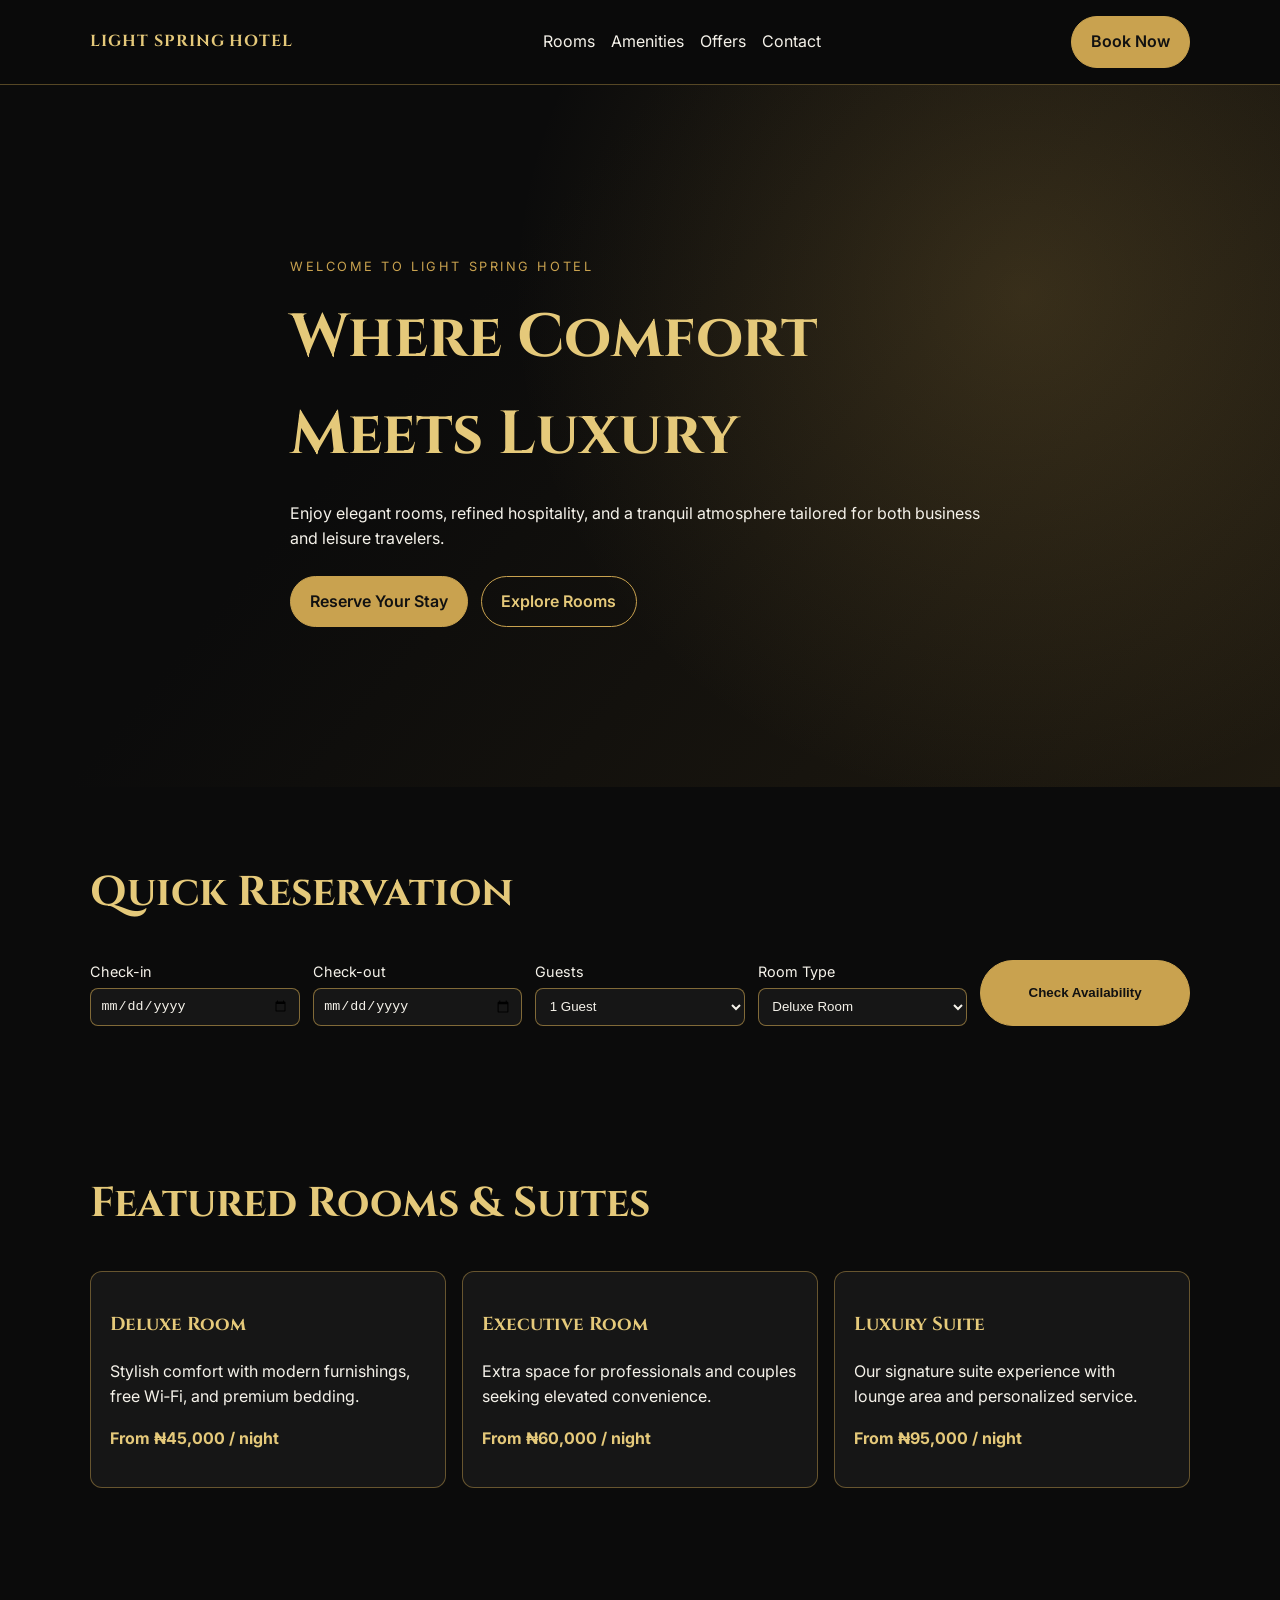
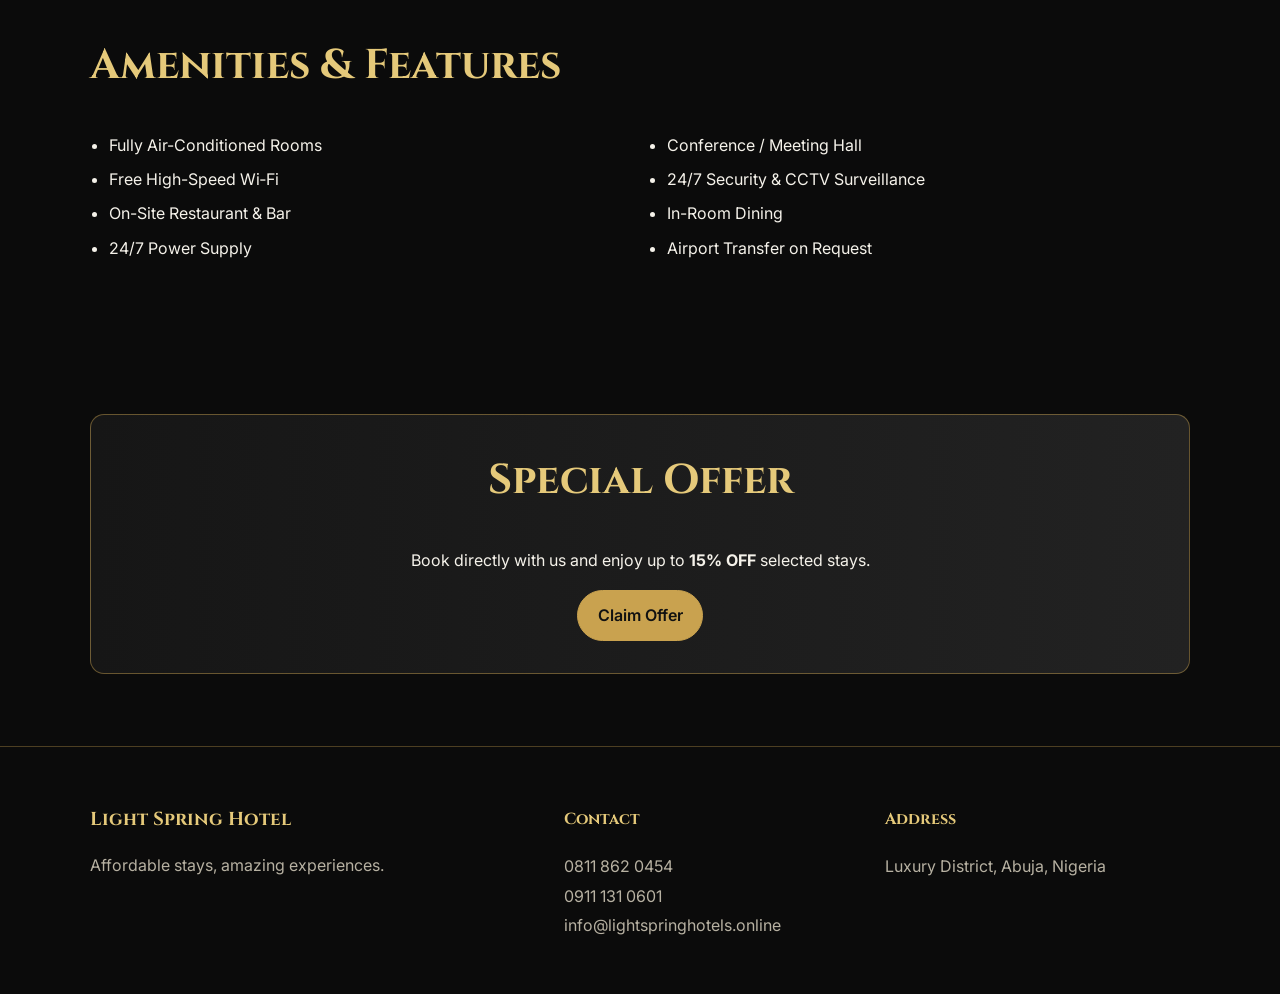
==== index.html @ 236c1be6 "Create black and gold hotel landing page" ====
<!DOCTYPE html>
<html lang="en">
  <head>
    <meta charset="UTF-8" />
    <meta name="viewport" content="width=device-width, initial-scale=1.0" />
    <title>Light Spring Hotel | Where Comfort Meets Luxury</title>
    <meta
      name="description"
      content="Light Spring Hotel offers elegant rooms, premium amenities, and seamless hospitality. Book your luxury stay today."
    />
    <link rel="preconnect" href="https://fonts.googleapis.com" />
    <link rel="preconnect" href="https://fonts.gstatic.com" crossorigin />
    <link
      href="https://fonts.googleapis.com/css2?family=Cinzel:wght@400;600;700&family=Inter:wght@400;500;600;700&display=swap"
      rel="stylesheet"
    />
    <link rel="stylesheet" href="styles.css" />
  </head>
  <body>
    <header class="site-header">
      <div class="container nav-wrap">
        <a href="#" class="brand">LIGHT SPRING HOTEL</a>
        <nav class="nav-links">
          <a href="#rooms">Rooms</a>
          <a href="#amenities">Amenities</a>
          <a href="#offers">Offers</a>
          <a href="#contact">Contact</a>
        </nav>
        <a href="#booking" class="btn btn-primary">Book Now</a>
      </div>
    </header>

    <main>
      <section class="hero" id="home">
        <div class="hero-overlay"></div>
        <div class="container hero-content">
          <p class="eyebrow">Welcome to Light Spring Hotel</p>
          <h1>Where Comfort Meets Luxury</h1>
          <p>
            Enjoy elegant rooms, refined hospitality, and a tranquil atmosphere tailored for both business and leisure travelers.
          </p>
          <div class="hero-actions">
            <a href="#booking" class="btn btn-primary">Reserve Your Stay</a>
            <a href="#rooms" class="btn btn-outline">Explore Rooms</a>
          </div>
        </div>
      </section>

      <section class="booking" id="booking">
        <div class="container">
          <h2>Quick Reservation</h2>
          <form class="booking-form">
            <label>
              Check-in
              <input type="date" />
            </label>
            <label>
              Check-out
              <input type="date" />
            </label>
            <label>
              Guests
              <select>
                <option>1 Guest</option>
                <option>2 Guests</option>
                <option>3 Guests</option>
                <option>4 Guests</option>
              </select>
            </label>
            <label>
              Room Type
              <select>
                <option>Deluxe Room</option>
                <option>Executive Room</option>
                <option>Suite</option>
              </select>
            </label>
            <button type="button" class="btn btn-primary">Check Availability</button>
          </form>
        </div>
      </section>

      <section class="rooms" id="rooms">
        <div class="container">
          <h2>Featured Rooms & Suites</h2>
          <div class="grid three">
            <article class="card">
              <h3>Deluxe Room</h3>
              <p>Stylish comfort with modern furnishings, free Wi‑Fi, and premium bedding.</p>
              <p class="price">From ₦45,000 / night</p>
            </article>
            <article class="card">
              <h3>Executive Room</h3>
              <p>Extra space for professionals and couples seeking elevated convenience.</p>
              <p class="price">From ₦60,000 / night</p>
            </article>
            <article class="card">
              <h3>Luxury Suite</h3>
              <p>Our signature suite experience with lounge area and personalized service.</p>
              <p class="price">From ₦95,000 / night</p>
            </article>
          </div>
        </div>
      </section>

      <section class="amenities" id="amenities">
        <div class="container">
          <h2>Amenities & Features</h2>
          <div class="grid two">
            <ul>
              <li>Fully Air-Conditioned Rooms</li>
              <li>Free High-Speed Wi‑Fi</li>
              <li>On-Site Restaurant & Bar</li>
              <li>24/7 Power Supply</li>
            </ul>
            <ul>
              <li>Conference / Meeting Hall</li>
              <li>24/7 Security & CCTV Surveillance</li>
              <li>In-Room Dining</li>
              <li>Airport Transfer on Request</li>
            </ul>
          </div>
        </div>
      </section>

      <section class="offers" id="offers">
        <div class="container callout">
          <h2>Special Offer</h2>
          <p>Book directly with us and enjoy up to <strong>15% OFF</strong> selected stays.</p>
          <a href="#booking" class="btn btn-primary">Claim Offer</a>
        </div>
      </section>
    </main>

    <footer class="site-footer" id="contact">
      <div class="container footer-grid">
        <div>
          <h3>Light Spring Hotel</h3>
          <p>Affordable stays, amazing experiences.</p>
        </div>
        <div>
          <h4>Contact</h4>
          <p>0811 862 0454</p>
          <p>0911 131 0601</p>
          <p>info@lightspringhotels.online</p>
        </div>
        <div>
          <h4>Address</h4>
          <p>Luxury District, Abuja, Nigeria</p>
        </div>
      </div>
    </footer>
  </body>
</html>
---- styles.css ----
:root {
  --bg: #0b0b0b;
  --panel: #161616;
  --gold: #c9a24f;
  --gold-soft: #e5c97a;
  --text: #f5f2ea;
  --muted: #b7b1a2;
}

* {
  box-sizing: border-box;
}

body {
  margin: 0;
  font-family: Inter, system-ui, -apple-system, Segoe UI, Roboto, sans-serif;
  background: var(--bg);
  color: var(--text);
  line-height: 1.6;
}

.container {
  width: min(1100px, 92%);
  margin: 0 auto;
}

.site-header {
  position: sticky;
  top: 0;
  z-index: 20;
  background: rgba(11, 11, 11, 0.92);
  border-bottom: 1px solid rgba(201, 162, 79, 0.4);
  backdrop-filter: blur(6px);
}

.nav-wrap {
  display: flex;
  align-items: center;
  justify-content: space-between;
  gap: 1rem;
  padding: 1rem 0;
}

.brand,
h1,
h2,
h3,
h4 {
  font-family: Cinzel, serif;
  color: var(--gold-soft);
}

.brand {
  font-weight: 700;
  letter-spacing: 0.06em;
  text-decoration: none;
}

.nav-links {
  display: flex;
  gap: 1rem;
}

.nav-links a {
  color: var(--text);
  text-decoration: none;
}

.nav-links a:hover {
  color: var(--gold-soft);
}

.hero {
  position: relative;
  min-height: 78vh;
  display: grid;
  align-items: center;
  background: linear-gradient(130deg, #0b0b0b 35%, #1f1a10 100%);
}

.hero-overlay {
  position: absolute;
  inset: 0;
  background: radial-gradient(circle at 80% 30%, rgba(201, 162, 79, 0.2), transparent 45%);
}

.hero-content {
  position: relative;
  z-index: 1;
  max-width: 700px;
  padding: 5rem 0;
}

.eyebrow {
  color: var(--gold);
  text-transform: uppercase;
  letter-spacing: 0.2em;
  font-size: 0.8rem;
}

h1 {
  font-size: clamp(2rem, 6vw, 3.8rem);
  margin: 0.2rem 0 1rem;
}

h2 {
  font-size: clamp(1.7rem, 4vw, 2.6rem);
  margin-top: 0;
}

.btn {
  display: inline-block;
  border-radius: 999px;
  padding: 0.75rem 1.2rem;
  font-weight: 600;
  text-decoration: none;
  border: 1px solid var(--gold);
  transition: all 0.25s ease;
}

.btn-primary {
  background: var(--gold);
  color: #111;
}

.btn-primary:hover {
  background: var(--gold-soft);
}

.btn-outline {
  background: transparent;
  color: var(--gold-soft);
}

.btn-outline:hover {
  background: rgba(201, 162, 79, 0.15);
}

.hero-actions {
  margin-top: 1.5rem;
  display: flex;
  gap: 0.8rem;
  flex-wrap: wrap;
}

section {
  padding: 4.5rem 0;
}

.booking-form {
  display: grid;
  grid-template-columns: repeat(5, minmax(140px, 1fr));
  gap: 0.8rem;
}

.booking-form label {
  display: grid;
  gap: 0.3rem;
  font-size: 0.9rem;
}

input,
select {
  background: var(--panel);
  color: var(--text);
  border: 1px solid rgba(201, 162, 79, 0.6);
  border-radius: 8px;
  padding: 0.6rem;
}

.grid {
  display: grid;
  gap: 1rem;
}

.grid.three {
  grid-template-columns: repeat(3, 1fr);
}

.grid.two {
  grid-template-columns: repeat(2, 1fr);
}

.card {
  background: var(--panel);
  border: 1px solid rgba(201, 162, 79, 0.45);
  border-radius: 12px;
  padding: 1.2rem;
}

.price {
  color: var(--gold-soft);
  font-weight: 700;
}

.amenities ul {
  margin: 0;
  padding-left: 1.2rem;
}

.amenities li {
  margin-bottom: 0.55rem;
}

.callout {
  text-align: center;
  background: linear-gradient(90deg, #161616, #222);
  border: 1px solid rgba(201, 162, 79, 0.45);
  border-radius: 14px;
  padding: 2rem;
}

.site-footer {
  border-top: 1px solid rgba(201, 162, 79, 0.35);
  padding: 2.4rem 0 3.2rem;
}

.footer-grid {
  display: grid;
  grid-template-columns: 1.5fr 1fr 1fr;
  gap: 1rem;
}

.site-footer p {
  margin: 0.25rem 0;
  color: var(--muted);
}

@media (max-width: 900px) {
  .nav-links {
    display: none;
  }

  .booking-form,
  .grid.three,
  .grid.two,
  .footer-grid {
    grid-template-columns: 1fr;
  }
}
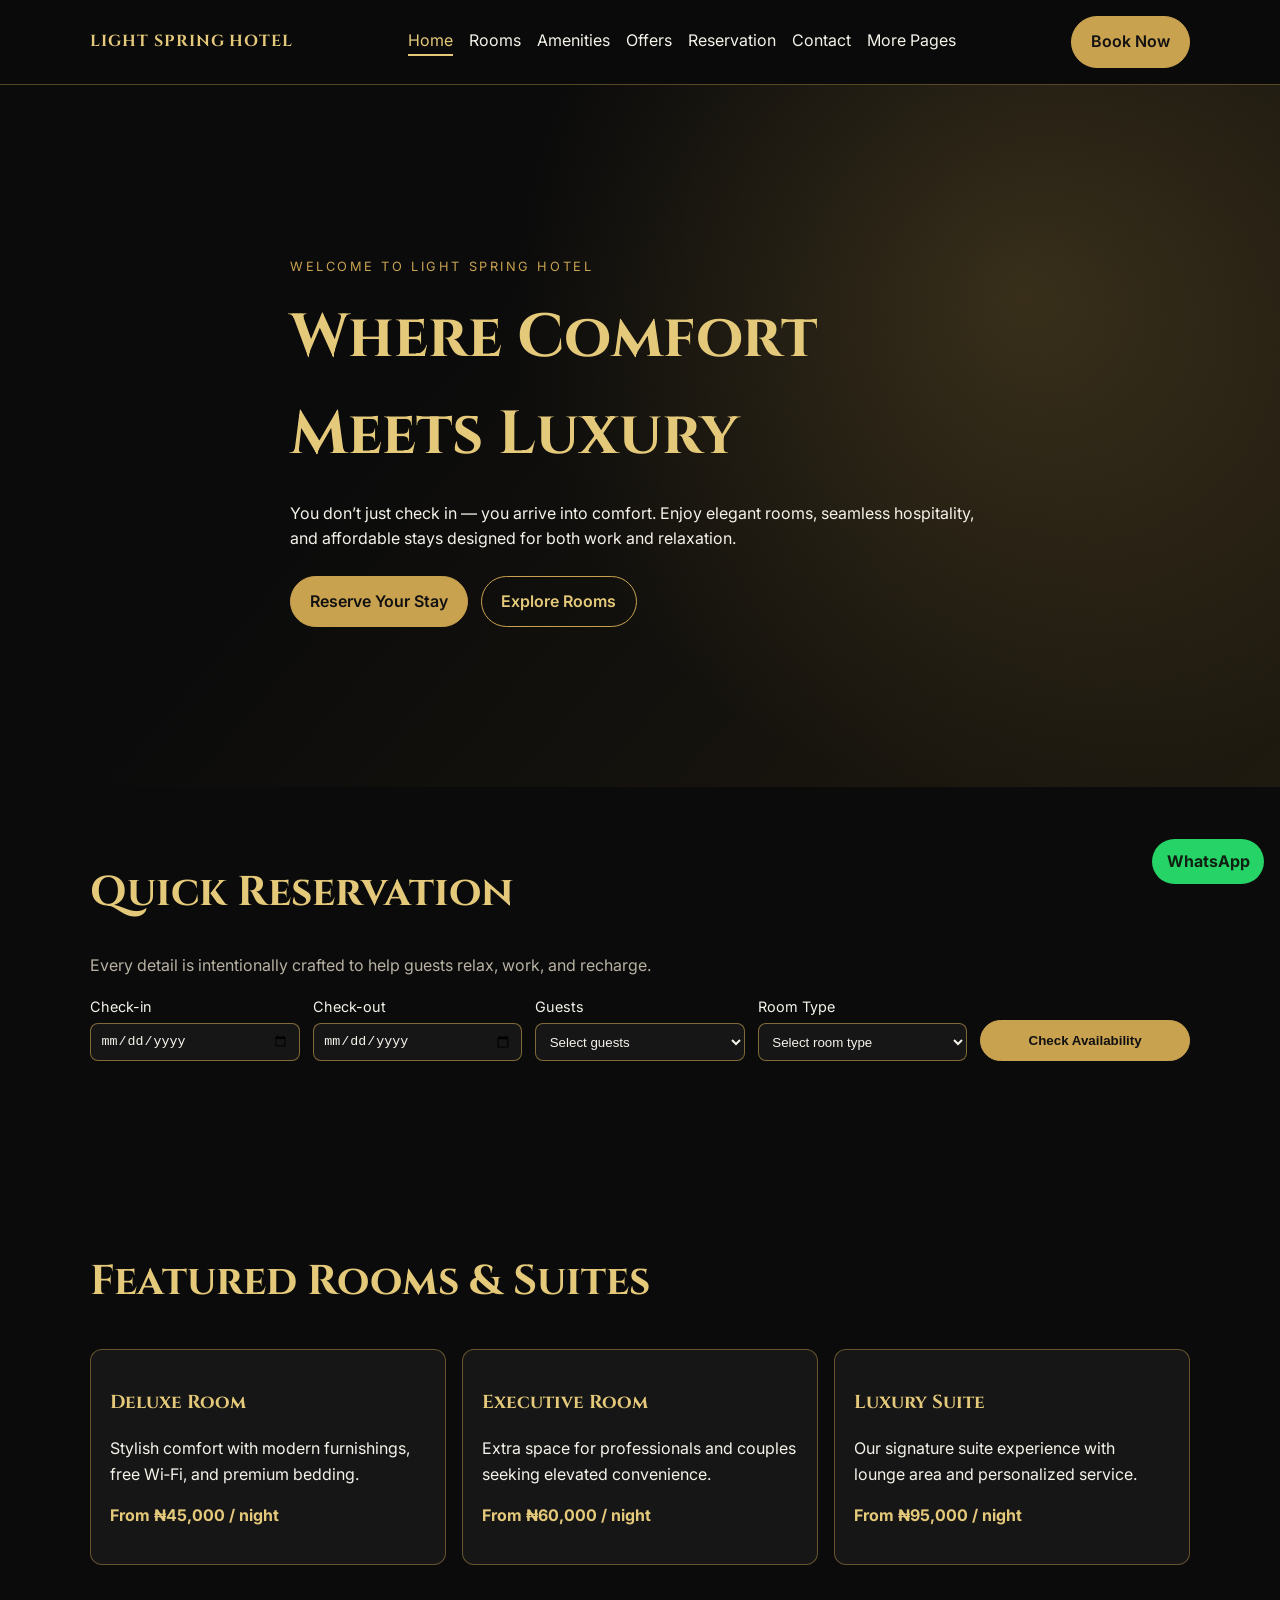
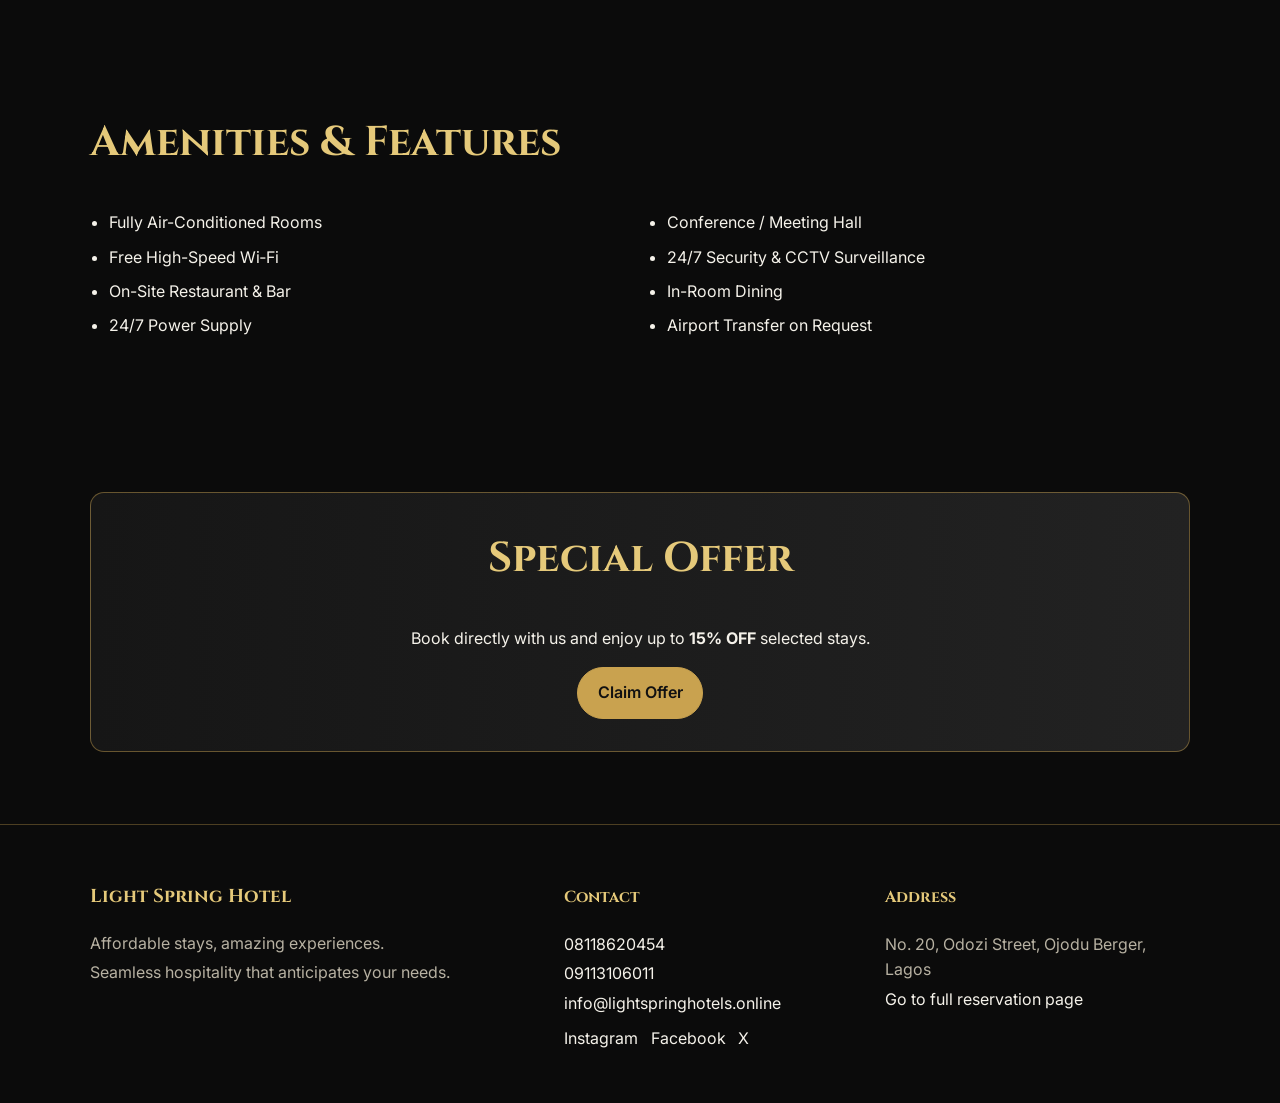
==== commit f2e62ec8: "Enhance homepage interactions and scaffold hotel site pages" ====
--- a/index.html
+++ b/index.html
@@ -6,8 +6,9 @@
     <title>Light Spring Hotel | Where Comfort Meets Luxury</title>
     <meta
       name="description"
-      content="Light Spring Hotel offers elegant rooms, premium amenities, and seamless hospitality. Book your luxury stay today."
+      content="Light Spring Hotel, No. 20, Odozi Street, Ojodu Berger, Lagos. Affordable stays, amazing experiences with elegant rooms and trusted hospitality."
     />
+    <meta name="theme-color" content="#0b0b0b" />
     <link rel="preconnect" href="https://fonts.googleapis.com" />
     <link rel="preconnect" href="https://fonts.gstatic.com" crossorigin />
     <link
@@ -19,25 +20,34 @@
   <body>
     <header class="site-header">
       <div class="container nav-wrap">
-        <a href="#" class="brand">LIGHT SPRING HOTEL</a>
-        <nav class="nav-links">
-          <a href="#rooms">Rooms</a>
-          <a href="#amenities">Amenities</a>
-          <a href="#offers">Offers</a>
-          <a href="#contact">Contact</a>
+        <a href="index.html#home" class="brand">LIGHT SPRING HOTEL</a>
+
+        <button class="menu-toggle" aria-expanded="false" aria-controls="main-nav" aria-label="Toggle navigation menu">
+          <span></span><span></span><span></span>
+        </button>
+
+        <nav class="nav-links" id="main-nav">
+          <a href="#home" data-section="home">Home</a>
+          <a href="#rooms" data-section="rooms">Rooms</a>
+          <a href="#amenities" data-section="amenities">Amenities</a>
+          <a href="#offers" data-section="offers">Offers</a>
+          <a href="#booking" data-section="booking">Reservation</a>
+          <a href="#contact" data-section="contact">Contact</a>
+          <a href="rooms.html">More Pages</a>
         </nav>
-        <a href="#booking" class="btn btn-primary">Book Now</a>
+        <a href="#booking" class="btn btn-primary nav-cta">Book Now</a>
       </div>
     </header>
 
     <main>
-      <section class="hero" id="home">
+      <section class="hero reveal" id="home">
         <div class="hero-overlay"></div>
         <div class="container hero-content">
           <p class="eyebrow">Welcome to Light Spring Hotel</p>
           <h1>Where Comfort Meets Luxury</h1>
           <p>
-            Enjoy elegant rooms, refined hospitality, and a tranquil atmosphere tailored for both business and leisure travelers.
+            You don’t just check in — you arrive into comfort. Enjoy elegant rooms, seamless hospitality,
+            and affordable stays designed for both work and relaxation.
           </p>
           <div class="hero-actions">
             <a href="#booking" class="btn btn-primary">Reserve Your Stay</a>
@@ -46,21 +56,23 @@
         </div>
       </section>
 
-      <section class="booking" id="booking">
+      <section class="booking reveal" id="booking">
         <div class="container">
           <h2>Quick Reservation</h2>
-          <form class="booking-form">
+          <p class="section-intro">Every detail is intentionally crafted to help guests relax, work, and recharge.</p>
+          <form class="booking-form" id="booking-form" novalidate>
             <label>
               Check-in
-              <input type="date" />
+              <input type="date" name="checkin" required />
             </label>
             <label>
               Check-out
-              <input type="date" />
+              <input type="date" name="checkout" required />
             </label>
             <label>
               Guests
-              <select>
+              <select name="guests" required>
+                <option value="">Select guests</option>
                 <option>1 Guest</option>
                 <option>2 Guests</option>
                 <option>3 Guests</option>
@@ -69,18 +81,20 @@
             </label>
             <label>
               Room Type
-              <select>
+              <select name="room" required>
+                <option value="">Select room type</option>
                 <option>Deluxe Room</option>
                 <option>Executive Room</option>
-                <option>Suite</option>
+                <option>Luxury Suite</option>
               </select>
             </label>
-            <button type="button" class="btn btn-primary">Check Availability</button>
+            <button type="submit" class="btn btn-primary">Check Availability</button>
+            <p id="form-status" class="form-status" role="status" aria-live="polite"></p>
           </form>
         </div>
       </section>
 
-      <section class="rooms" id="rooms">
+      <section class="rooms reveal" id="rooms">
         <div class="container">
           <h2>Featured Rooms & Suites</h2>
           <div class="grid three">
@@ -103,7 +117,7 @@
         </div>
       </section>
 
-      <section class="amenities" id="amenities">
+      <section class="amenities reveal" id="amenities">
         <div class="container">
           <h2>Amenities & Features</h2>
           <div class="grid two">
@@ -123,11 +137,11 @@
         </div>
       </section>
 
-      <section class="offers" id="offers">
+      <section class="offers reveal" id="offers">
         <div class="container callout">
           <h2>Special Offer</h2>
           <p>Book directly with us and enjoy up to <strong>15% OFF</strong> selected stays.</p>
-          <a href="#booking" class="btn btn-primary">Claim Offer</a>
+          <a href="https://wa.me/2348118620454?text=Hello%20Light%20Spring%20Hotel%2C%20I%20would%20like%20to%20claim%20the%20special%20offer." class="btn btn-primary" target="_blank" rel="noopener">Claim Offer</a>
         </div>
       </section>
     </main>
@@ -137,18 +151,36 @@
         <div>
           <h3>Light Spring Hotel</h3>
           <p>Affordable stays, amazing experiences.</p>
+          <p>Seamless hospitality that anticipates your needs.</p>
         </div>
         <div>
           <h4>Contact</h4>
-          <p>0811 862 0454</p>
-          <p>0911 131 0601</p>
-          <p>info@lightspringhotels.online</p>
+          <p><a href="tel:+2348118620454">08118620454</a></p>
+          <p><a href="tel:+2349113106011">09113106011</a></p>
+          <p><a href="mailto:info@lightspringhotels.online">info@lightspringhotels.online</a></p>
+          <div class="social-links">
+            <a href="#" aria-label="Instagram">Instagram</a>
+            <a href="#" aria-label="Facebook">Facebook</a>
+            <a href="#" aria-label="X">X</a>
+          </div>
         </div>
         <div>
           <h4>Address</h4>
-          <p>Luxury District, Abuja, Nigeria</p>
+          <p>No. 20, Odozi Street, Ojodu Berger, Lagos</p>
+          <p><a href="reservation.html">Go to full reservation page</a></p>
         </div>
       </div>
     </footer>
+
+    <a
+      href="https://wa.me/2348118620454?text=Hello%20Light%20Spring%20Hotel%2C%20I%20want%20to%20book%20a%20room."
+      class="whatsapp-float"
+      target="_blank"
+      rel="noopener"
+      aria-label="Chat with Light Spring Hotel on WhatsApp"
+      >WhatsApp</a
+    >
+
+    <script src="script.js"></script>
   </body>
 </html>
--- a/styles.css
+++ b/styles.css
@@ -5,10 +5,16 @@
   --gold-soft: #e5c97a;
   --text: #f5f2ea;
   --muted: #b7b1a2;
+  --ok: #57c183;
+  --error: #f08b8b;
 }
 
 * {
   box-sizing: border-box;
+}
+
+html {
+  scroll-behavior: smooth;
 }
 
 body {
@@ -59,15 +65,36 @@
 .nav-links {
   display: flex;
   gap: 1rem;
+  align-items: center;
 }
 
 .nav-links a {
   color: var(--text);
   text-decoration: none;
-}
-
-.nav-links a:hover {
-  color: var(--gold-soft);
+  border-bottom: 2px solid transparent;
+  transition: color 0.2s ease, border-color 0.2s ease;
+}
+
+.nav-links a:hover,
+.nav-links a.active {
+  color: var(--gold-soft);
+  border-color: var(--gold-soft);
+}
+
+.menu-toggle {
+  display: none;
+  background: transparent;
+  border: 1px solid rgba(201, 162, 79, 0.6);
+  border-radius: 8px;
+  padding: 0.4rem;
+}
+
+.menu-toggle span {
+  display: block;
+  width: 24px;
+  height: 2px;
+  background: var(--gold-soft);
+  margin: 4px 0;
 }
 
 .hero {
@@ -115,7 +142,13 @@
   font-weight: 600;
   text-decoration: none;
   border: 1px solid var(--gold);
-  transition: all 0.25s ease;
+  transition: transform 0.2s ease, background 0.25s ease, color 0.25s ease, box-shadow 0.25s ease;
+  cursor: pointer;
+}
+
+.btn:hover {
+  transform: translateY(-1px);
+  box-shadow: 0 6px 20px rgba(201, 162, 79, 0.2);
 }
 
 .btn-primary {
@@ -147,10 +180,16 @@
   padding: 4.5rem 0;
 }
 
+.section-intro {
+  color: var(--muted);
+  margin-top: -0.4rem;
+}
+
 .booking-form {
   display: grid;
-  grid-template-columns: repeat(5, minmax(140px, 1fr));
+  grid-template-columns: repeat(5, minmax(130px, 1fr));
   gap: 0.8rem;
+  align-items: end;
 }
 
 .booking-form label {
@@ -168,6 +207,27 @@
   padding: 0.6rem;
 }
 
+input:focus,
+select:focus {
+  outline: 2px solid rgba(229, 201, 122, 0.7);
+  outline-offset: 2px;
+}
+
+.form-status {
+  grid-column: 1 / -1;
+  margin: 0.35rem 0 0;
+  min-height: 1.5rem;
+  font-size: 0.95rem;
+}
+
+.form-status.success {
+  color: var(--ok);
+}
+
+.form-status.error {
+  color: var(--error);
+}
+
 .grid {
   display: grid;
   gap: 1rem;
@@ -186,6 +246,12 @@
   border: 1px solid rgba(201, 162, 79, 0.45);
   border-radius: 12px;
   padding: 1.2rem;
+  transition: transform 0.2s ease, border-color 0.2s ease;
+}
+
+.card:hover {
+  transform: translateY(-2px);
+  border-color: rgba(229, 201, 122, 0.8);
 }
 
 .price {
@@ -226,9 +292,71 @@
   color: var(--muted);
 }
 
+.site-footer a {
+  color: var(--text);
+  text-decoration: none;
+}
+
+.site-footer a:hover {
+  color: var(--gold-soft);
+}
+
+.social-links {
+  display: flex;
+  gap: 0.8rem;
+  margin-top: 0.6rem;
+  flex-wrap: wrap;
+}
+
+.whatsapp-float {
+  position: fixed;
+  right: 1rem;
+  bottom: 1rem;
+  z-index: 22;
+  background: #25d366;
+  color: #102113;
+  font-weight: 700;
+  text-decoration: none;
+  border-radius: 999px;
+  padding: 0.6rem 0.9rem;
+}
+
+.reveal {
+  opacity: 0;
+  transform: translateY(12px);
+  transition: opacity 0.5s ease, transform 0.5s ease;
+}
+
+.reveal.visible {
+  opacity: 1;
+  transform: translateY(0);
+}
+
 @media (max-width: 900px) {
+  .menu-toggle {
+    display: inline-block;
+  }
+
+  .nav-cta {
+    display: none;
+  }
+
   .nav-links {
+    position: absolute;
+    top: calc(100% + 1px);
+    left: 0;
+    right: 0;
+    background: #101010;
+    border-bottom: 1px solid rgba(201, 162, 79, 0.35);
     display: none;
+    flex-direction: column;
+    padding: 0.8rem 4%;
+    align-items: flex-start;
+    gap: 0.75rem;
+  }
+
+  .nav-links.open {
+    display: flex;
   }
 
   .booking-form,
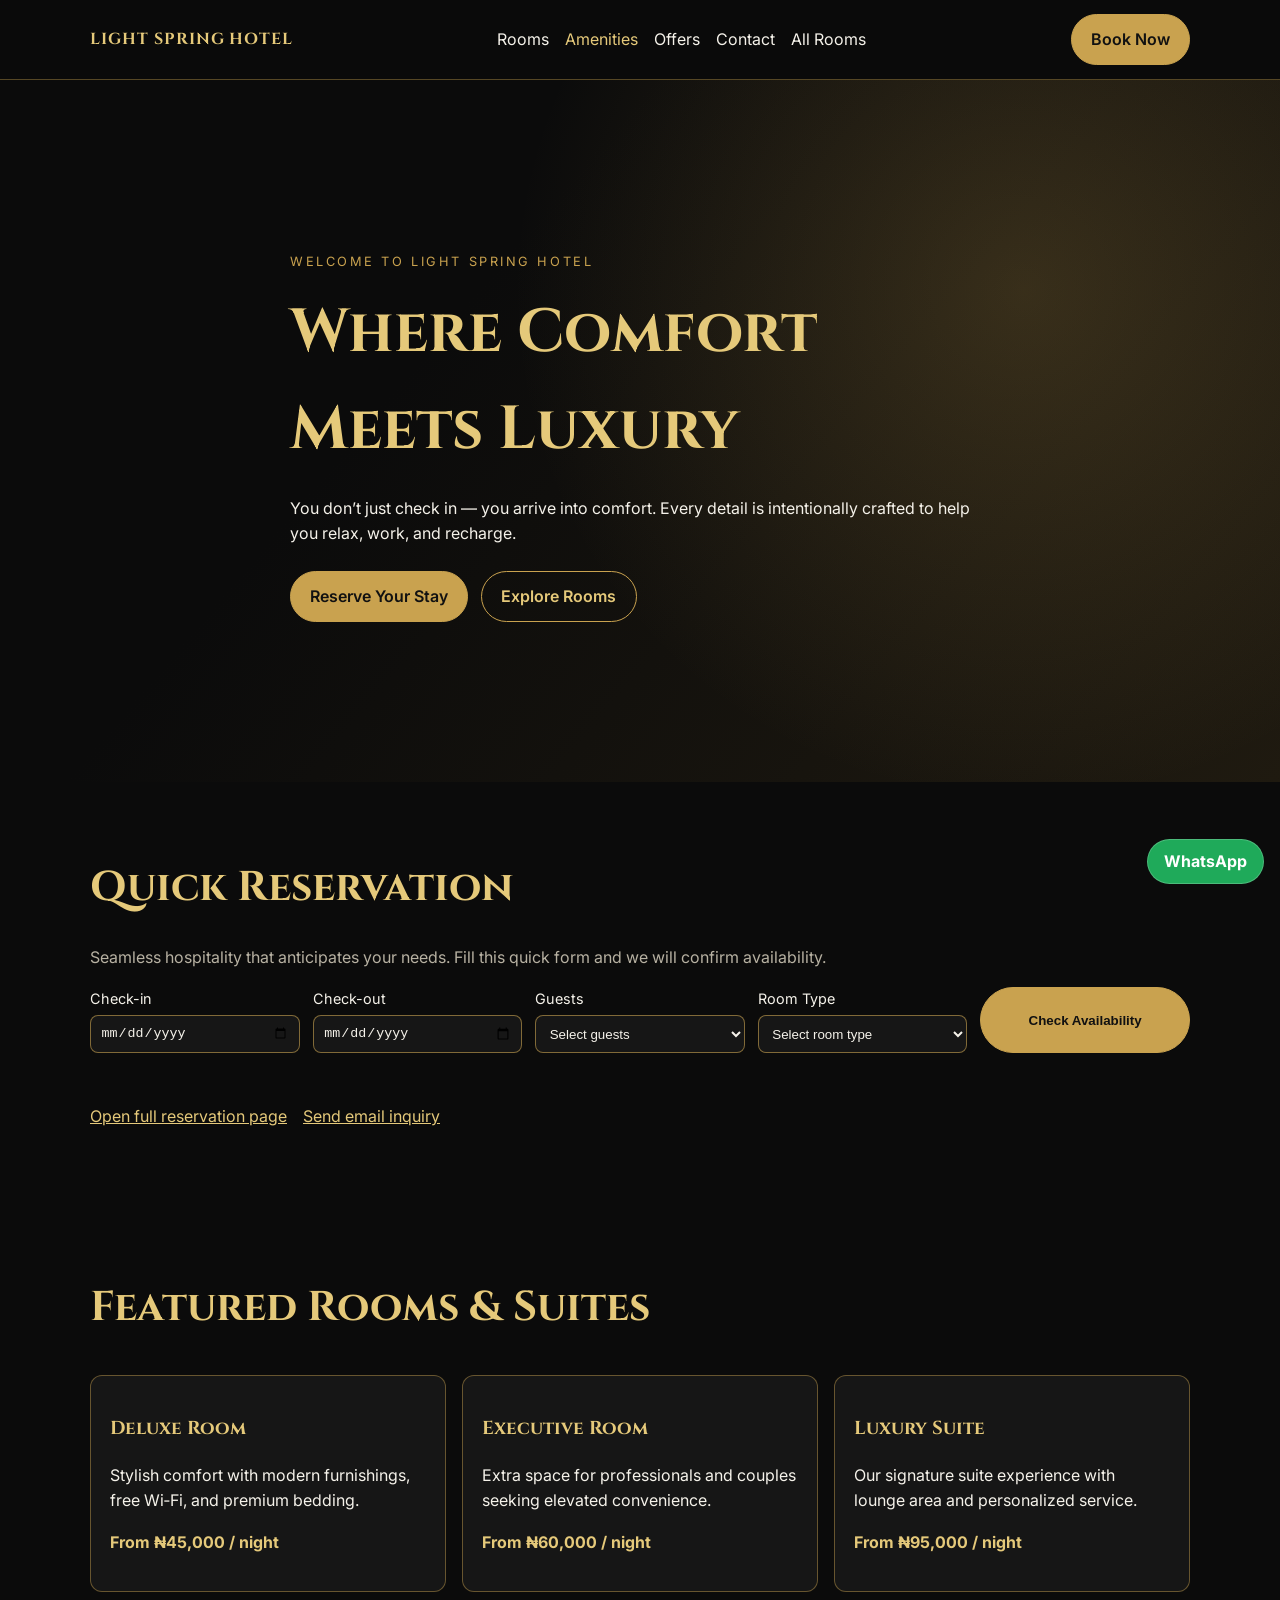
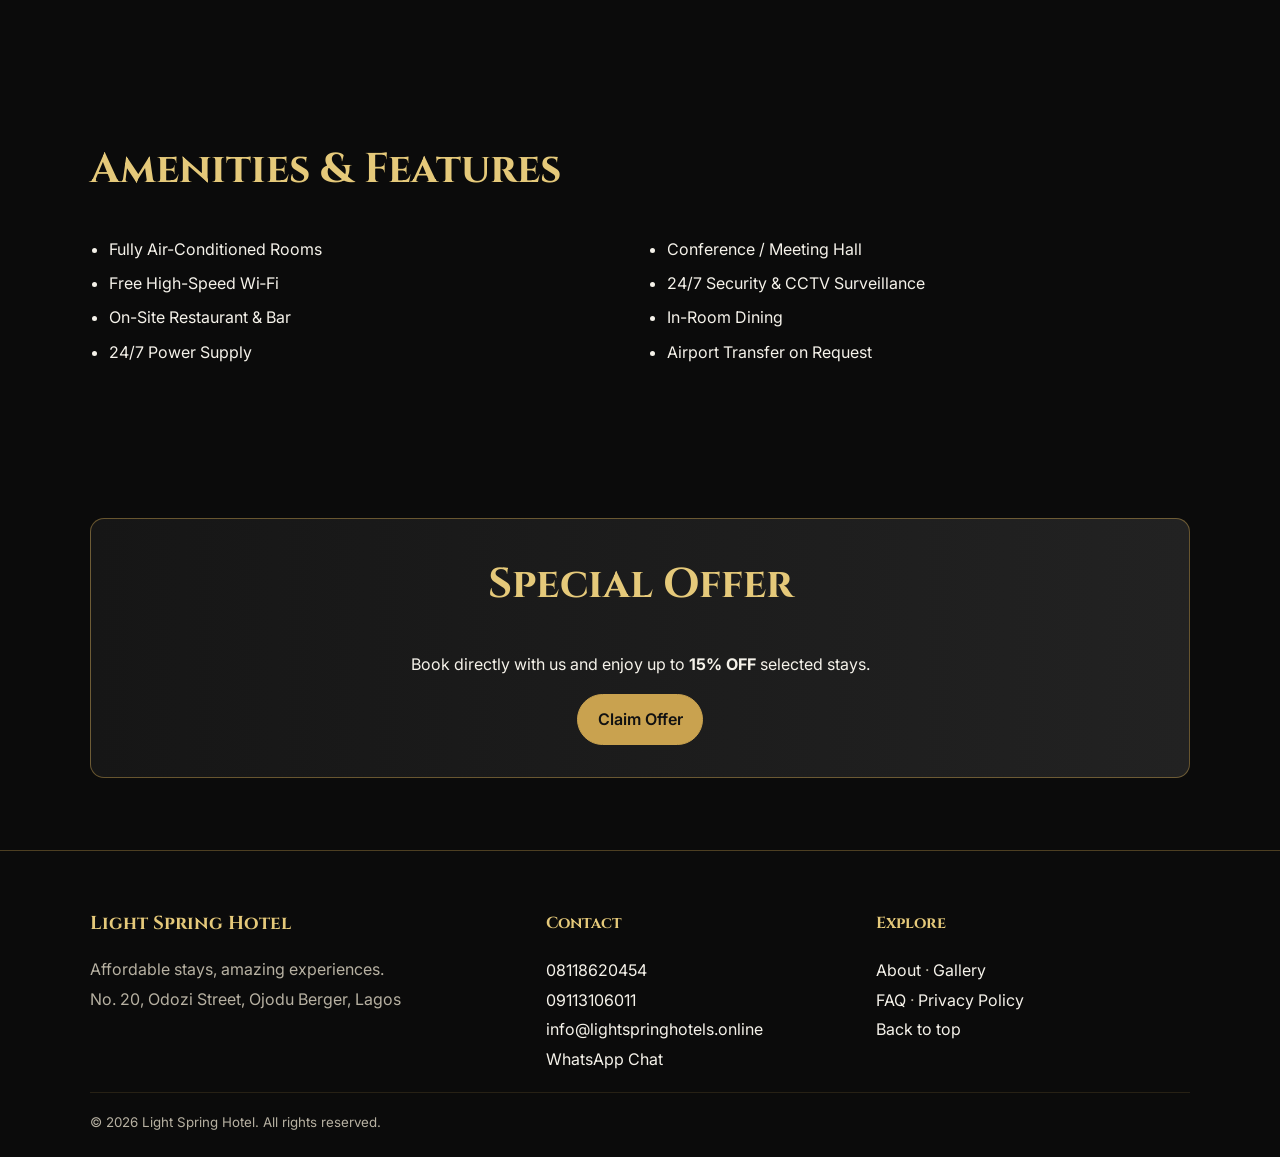
==== commit d303a809: "Improve homepage interactions and correct hotel business details" ====
--- a/index.html
+++ b/index.html
@@ -6,7 +6,7 @@
     <title>Light Spring Hotel | Where Comfort Meets Luxury</title>
     <meta
       name="description"
-      content="Light Spring Hotel, No. 20, Odozi Street, Ojodu Berger, Lagos. Affordable stays, amazing experiences with elegant rooms and trusted hospitality."
+      content="Light Spring Hotel in Ojodu Berger, Lagos offers elegant rooms, premium amenities, and seamless hospitality. Affordable stays, amazing experiences."
     />
     <meta name="theme-color" content="#0b0b0b" />
     <link rel="preconnect" href="https://fonts.googleapis.com" />
@@ -18,36 +18,50 @@
     <link rel="stylesheet" href="styles.css" />
   </head>
   <body>
-    <header class="site-header">
+    <a class="skip-link" href="#main-content">Skip to main content</a>
+    <header class="site-header" id="top">
       <div class="container nav-wrap">
-        <a href="index.html#home" class="brand">LIGHT SPRING HOTEL</a>
-
-        <button class="menu-toggle" aria-expanded="false" aria-controls="main-nav" aria-label="Toggle navigation menu">
+        <a href="#home" class="brand">LIGHT SPRING HOTEL</a>
+
+        <button
+          class="nav-toggle"
+          type="button"
+          aria-label="Toggle navigation menu"
+          aria-expanded="false"
+          aria-controls="mobile-menu"
+        >
           <span></span><span></span><span></span>
         </button>
 
-        <nav class="nav-links" id="main-nav">
-          <a href="#home" data-section="home">Home</a>
-          <a href="#rooms" data-section="rooms">Rooms</a>
-          <a href="#amenities" data-section="amenities">Amenities</a>
-          <a href="#offers" data-section="offers">Offers</a>
-          <a href="#booking" data-section="booking">Reservation</a>
-          <a href="#contact" data-section="contact">Contact</a>
-          <a href="rooms.html">More Pages</a>
+        <nav class="nav-links" aria-label="Primary navigation">
+          <a href="#rooms">Rooms</a>
+          <a href="#amenities">Amenities</a>
+          <a href="#offers">Offers</a>
+          <a href="#contact">Contact</a>
+          <a href="rooms.html">All Rooms</a>
         </nav>
-        <a href="#booking" class="btn btn-primary nav-cta">Book Now</a>
+
+        <a href="#booking" class="btn btn-primary header-cta">Book Now</a>
       </div>
+
+      <nav class="mobile-menu" id="mobile-menu" aria-label="Mobile navigation">
+        <a href="#rooms">Rooms</a>
+        <a href="#amenities">Amenities</a>
+        <a href="#offers">Offers</a>
+        <a href="#contact">Contact</a>
+        <a href="rooms.html">All Rooms</a>
+      </nav>
     </header>
 
-    <main>
+    <main id="main-content">
       <section class="hero reveal" id="home">
         <div class="hero-overlay"></div>
         <div class="container hero-content">
           <p class="eyebrow">Welcome to Light Spring Hotel</p>
           <h1>Where Comfort Meets Luxury</h1>
           <p>
-            You don’t just check in — you arrive into comfort. Enjoy elegant rooms, seamless hospitality,
-            and affordable stays designed for both work and relaxation.
+            You don’t just check in — you arrive into comfort. Every detail is intentionally crafted to help you relax,
+            work, and recharge.
           </p>
           <div class="hero-actions">
             <a href="#booking" class="btn btn-primary">Reserve Your Stay</a>
@@ -59,38 +73,43 @@
       <section class="booking reveal" id="booking">
         <div class="container">
           <h2>Quick Reservation</h2>
-          <p class="section-intro">Every detail is intentionally crafted to help guests relax, work, and recharge.</p>
+          <p class="section-note">Seamless hospitality that anticipates your needs. Fill this quick form and we will confirm availability.</p>
+
           <form class="booking-form" id="booking-form" novalidate>
             <label>
               Check-in
-              <input type="date" name="checkin" required />
+              <input type="date" id="checkin" name="checkin" required />
             </label>
             <label>
               Check-out
-              <input type="date" name="checkout" required />
+              <input type="date" id="checkout" name="checkout" required />
             </label>
             <label>
               Guests
-              <select name="guests" required>
+              <select id="guests" name="guests" required>
                 <option value="">Select guests</option>
-                <option>1 Guest</option>
-                <option>2 Guests</option>
-                <option>3 Guests</option>
-                <option>4 Guests</option>
+                <option value="1">1 Guest</option>
+                <option value="2">2 Guests</option>
+                <option value="3">3 Guests</option>
+                <option value="4">4 Guests</option>
               </select>
             </label>
             <label>
               Room Type
-              <select name="room" required>
+              <select id="roomType" name="roomType" required>
                 <option value="">Select room type</option>
-                <option>Deluxe Room</option>
-                <option>Executive Room</option>
-                <option>Luxury Suite</option>
+                <option value="Deluxe Room">Deluxe Room</option>
+                <option value="Executive Room">Executive Room</option>
+                <option value="Luxury Suite">Luxury Suite</option>
               </select>
             </label>
             <button type="submit" class="btn btn-primary">Check Availability</button>
-            <p id="form-status" class="form-status" role="status" aria-live="polite"></p>
           </form>
+          <p id="form-feedback" class="form-feedback" role="status" aria-live="polite"></p>
+          <div class="booking-links">
+            <a class="inline-link" href="reservation.html">Open full reservation page</a>
+            <a class="inline-link" href="mailto:info@lightspringhotels.online?subject=Reservation%20Inquiry">Send email inquiry</a>
+          </div>
         </div>
       </section>
 
@@ -141,42 +160,52 @@
         <div class="container callout">
           <h2>Special Offer</h2>
           <p>Book directly with us and enjoy up to <strong>15% OFF</strong> selected stays.</p>
-          <a href="https://wa.me/2348118620454?text=Hello%20Light%20Spring%20Hotel%2C%20I%20would%20like%20to%20claim%20the%20special%20offer." class="btn btn-primary" target="_blank" rel="noopener">Claim Offer</a>
+          <a
+            href="https://wa.me/2348118620454?text=Hello%20Light%20Spring%20Hotel%2C%20I%20want%20to%20claim%20the%20special%20offer."
+            class="btn btn-primary"
+            target="_blank"
+            rel="noopener noreferrer"
+            >Claim Offer</a
+          >
         </div>
       </section>
     </main>
 
-    <footer class="site-footer" id="contact">
+    <footer class="site-footer reveal" id="contact">
       <div class="container footer-grid">
         <div>
           <h3>Light Spring Hotel</h3>
           <p>Affordable stays, amazing experiences.</p>
-          <p>Seamless hospitality that anticipates your needs.</p>
+          <p>No. 20, Odozi Street, Ojodu Berger, Lagos</p>
         </div>
         <div>
           <h4>Contact</h4>
           <p><a href="tel:+2348118620454">08118620454</a></p>
           <p><a href="tel:+2349113106011">09113106011</a></p>
           <p><a href="mailto:info@lightspringhotels.online">info@lightspringhotels.online</a></p>
-          <div class="social-links">
-            <a href="#" aria-label="Instagram">Instagram</a>
-            <a href="#" aria-label="Facebook">Facebook</a>
-            <a href="#" aria-label="X">X</a>
-          </div>
+          <p>
+            <a href="https://wa.me/2348118620454?text=Hello%20Light%20Spring%20Hotel%2C%20I%20want%20to%20make%20a%20reservation."
+              >WhatsApp Chat</a
+            >
+          </p>
         </div>
         <div>
-          <h4>Address</h4>
-          <p>No. 20, Odozi Street, Ojodu Berger, Lagos</p>
-          <p><a href="reservation.html">Go to full reservation page</a></p>
-        </div>
+          <h4>Explore</h4>
+          <p><a href="about.html">About</a> · <a href="gallery.html">Gallery</a></p>
+          <p><a href="faq.html">FAQ</a> · <a href="privacy.html">Privacy Policy</a></p>
+          <p><a href="#top">Back to top</a></p>
+        </div>
+      </div>
+      <div class="container footer-base">
+        <small>© <span id="year"></span> Light Spring Hotel. All rights reserved.</small>
       </div>
     </footer>
 
     <a
-      href="https://wa.me/2348118620454?text=Hello%20Light%20Spring%20Hotel%2C%20I%20want%20to%20book%20a%20room."
       class="whatsapp-float"
+      href="https://wa.me/2348118620454?text=Hello%20Light%20Spring%20Hotel%2C%20I%20would%20like%20to%20book%20a%20stay."
       target="_blank"
-      rel="noopener"
+      rel="noopener noreferrer"
       aria-label="Chat with Light Spring Hotel on WhatsApp"
       >WhatsApp</a
     >
--- a/styles.css
+++ b/styles.css
@@ -5,8 +5,8 @@
   --gold-soft: #e5c97a;
   --text: #f5f2ea;
   --muted: #b7b1a2;
-  --ok: #57c183;
-  --error: #f08b8b;
+  --ok: #7dd37d;
+  --error: #ff9f9f;
 }
 
 * {
@@ -25,6 +25,21 @@
   line-height: 1.6;
 }
 
+.skip-link {
+  position: absolute;
+  left: -9999px;
+}
+
+.skip-link:focus {
+  left: 1rem;
+  top: 1rem;
+  z-index: 90;
+  background: #fff;
+  color: #111;
+  padding: 0.5rem 0.8rem;
+  border-radius: 6px;
+}
+
 .container {
   width: min(1100px, 92%);
   margin: 0 auto;
@@ -33,7 +48,7 @@
 .site-header {
   position: sticky;
   top: 0;
-  z-index: 20;
+  z-index: 40;
   background: rgba(11, 11, 11, 0.92);
   border-bottom: 1px solid rgba(201, 162, 79, 0.4);
   backdrop-filter: blur(6px);
@@ -44,7 +59,7 @@
   align-items: center;
   justify-content: space-between;
   gap: 1rem;
-  padding: 1rem 0;
+  padding: 0.85rem 0;
 }
 
 .brand,
@@ -60,41 +75,53 @@
   font-weight: 700;
   letter-spacing: 0.06em;
   text-decoration: none;
-}
-
-.nav-links {
+  white-space: nowrap;
+}
+
+.nav-links,
+.mobile-menu {
   display: flex;
   gap: 1rem;
-  align-items: center;
-}
-
-.nav-links a {
+}
+
+.nav-links a,
+.mobile-menu a,
+.site-footer a {
   color: var(--text);
   text-decoration: none;
-  border-bottom: 2px solid transparent;
-  transition: color 0.2s ease, border-color 0.2s ease;
+  transition: color 0.2s ease;
 }
 
 .nav-links a:hover,
-.nav-links a.active {
-  color: var(--gold-soft);
-  border-color: var(--gold-soft);
-}
-
-.menu-toggle {
+.mobile-menu a:hover,
+.site-footer a:hover,
+.nav-links a.active,
+.mobile-menu a.active {
+  color: var(--gold-soft);
+}
+
+.nav-toggle {
   display: none;
-  background: transparent;
-  border: 1px solid rgba(201, 162, 79, 0.6);
+  background: none;
+  border: 1px solid rgba(201, 162, 79, 0.45);
   border-radius: 8px;
-  padding: 0.4rem;
-}
-
-.menu-toggle span {
+  width: 44px;
+  height: 40px;
+  padding: 8px;
+}
+
+.nav-toggle span {
   display: block;
-  width: 24px;
+  width: 100%;
   height: 2px;
+  margin: 5px 0;
   background: var(--gold-soft);
-  margin: 4px 0;
+}
+
+.mobile-menu {
+  display: none;
+  flex-direction: column;
+  padding: 0 4% 0.8rem;
 }
 
 .hero {
@@ -142,13 +169,21 @@
   font-weight: 600;
   text-decoration: none;
   border: 1px solid var(--gold);
-  transition: transform 0.2s ease, background 0.25s ease, color 0.25s ease, box-shadow 0.25s ease;
-  cursor: pointer;
+  transition: transform 0.2s ease, background-color 0.2s ease, color 0.2s ease, box-shadow 0.2s ease;
+}
+
+.btn:focus-visible,
+input:focus-visible,
+select:focus-visible,
+a:focus-visible,
+button:focus-visible {
+  outline: 2px solid var(--gold-soft);
+  outline-offset: 2px;
 }
 
 .btn:hover {
   transform: translateY(-1px);
-  box-shadow: 0 6px 20px rgba(201, 162, 79, 0.2);
+  box-shadow: 0 8px 16px rgba(0, 0, 0, 0.25);
 }
 
 .btn-primary {
@@ -178,18 +213,18 @@
 
 section {
   padding: 4.5rem 0;
-}
-
-.section-intro {
+  scroll-margin-top: 88px;
+}
+
+.section-note {
+  margin-top: -0.6rem;
   color: var(--muted);
-  margin-top: -0.4rem;
 }
 
 .booking-form {
   display: grid;
-  grid-template-columns: repeat(5, minmax(130px, 1fr));
+  grid-template-columns: repeat(5, minmax(140px, 1fr));
   gap: 0.8rem;
-  align-items: end;
 }
 
 .booking-form label {
@@ -207,25 +242,28 @@
   padding: 0.6rem;
 }
 
-input:focus,
-select:focus {
-  outline: 2px solid rgba(229, 201, 122, 0.7);
-  outline-offset: 2px;
-}
-
-.form-status {
-  grid-column: 1 / -1;
-  margin: 0.35rem 0 0;
+.form-feedback {
   min-height: 1.5rem;
+  margin-top: 0.75rem;
   font-size: 0.95rem;
 }
 
-.form-status.success {
+.form-feedback.success {
   color: var(--ok);
 }
 
-.form-status.error {
+.form-feedback.error {
   color: var(--error);
+}
+
+.booking-links {
+  display: flex;
+  flex-wrap: wrap;
+  gap: 1rem;
+}
+
+.inline-link {
+  color: var(--gold-soft);
 }
 
 .grid {
@@ -250,8 +288,8 @@
 }
 
 .card:hover {
-  transform: translateY(-2px);
-  border-color: rgba(229, 201, 122, 0.8);
+  transform: translateY(-3px);
+  border-color: rgba(229, 201, 122, 0.75);
 }
 
 .price {
@@ -278,12 +316,12 @@
 
 .site-footer {
   border-top: 1px solid rgba(201, 162, 79, 0.35);
-  padding: 2.4rem 0 3.2rem;
+  padding: 2.4rem 0 1.4rem;
 }
 
 .footer-grid {
   display: grid;
-  grid-template-columns: 1.5fr 1fr 1fr;
+  grid-template-columns: 1.4fr 1fr 1fr;
   gap: 1rem;
 }
 
@@ -292,70 +330,52 @@
   color: var(--muted);
 }
 
-.site-footer a {
-  color: var(--text);
-  text-decoration: none;
-}
-
-.site-footer a:hover {
-  color: var(--gold-soft);
-}
-
-.social-links {
-  display: flex;
-  gap: 0.8rem;
-  margin-top: 0.6rem;
-  flex-wrap: wrap;
+.footer-base {
+  border-top: 1px solid rgba(201, 162, 79, 0.15);
+  margin-top: 1rem;
+  padding-top: 1rem;
+  color: var(--muted);
 }
 
 .whatsapp-float {
   position: fixed;
   right: 1rem;
   bottom: 1rem;
-  z-index: 22;
-  background: #25d366;
-  color: #102113;
-  font-weight: 700;
+  background: #1faa5a;
+  color: #fff;
   text-decoration: none;
   border-radius: 999px;
-  padding: 0.6rem 0.9rem;
+  padding: 0.55rem 1rem;
+  font-weight: 700;
+  border: 1px solid rgba(255, 255, 255, 0.2);
+  z-index: 45;
 }
 
 .reveal {
   opacity: 0;
-  transform: translateY(12px);
-  transition: opacity 0.5s ease, transform 0.5s ease;
-}
-
-.reveal.visible {
+  transform: translateY(20px);
+  transition: opacity 0.55s ease, transform 0.55s ease;
+}
+
+.reveal.in-view {
   opacity: 1;
   transform: translateY(0);
 }
 
 @media (max-width: 900px) {
-  .menu-toggle {
-    display: inline-block;
-  }
-
-  .nav-cta {
+  .header-cta {
     display: none;
   }
 
   .nav-links {
-    position: absolute;
-    top: calc(100% + 1px);
-    left: 0;
-    right: 0;
-    background: #101010;
-    border-bottom: 1px solid rgba(201, 162, 79, 0.35);
     display: none;
-    flex-direction: column;
-    padding: 0.8rem 4%;
-    align-items: flex-start;
-    gap: 0.75rem;
-  }
-
-  .nav-links.open {
+  }
+
+  .nav-toggle {
+    display: block;
+  }
+
+  .mobile-menu.open {
     display: flex;
   }
 
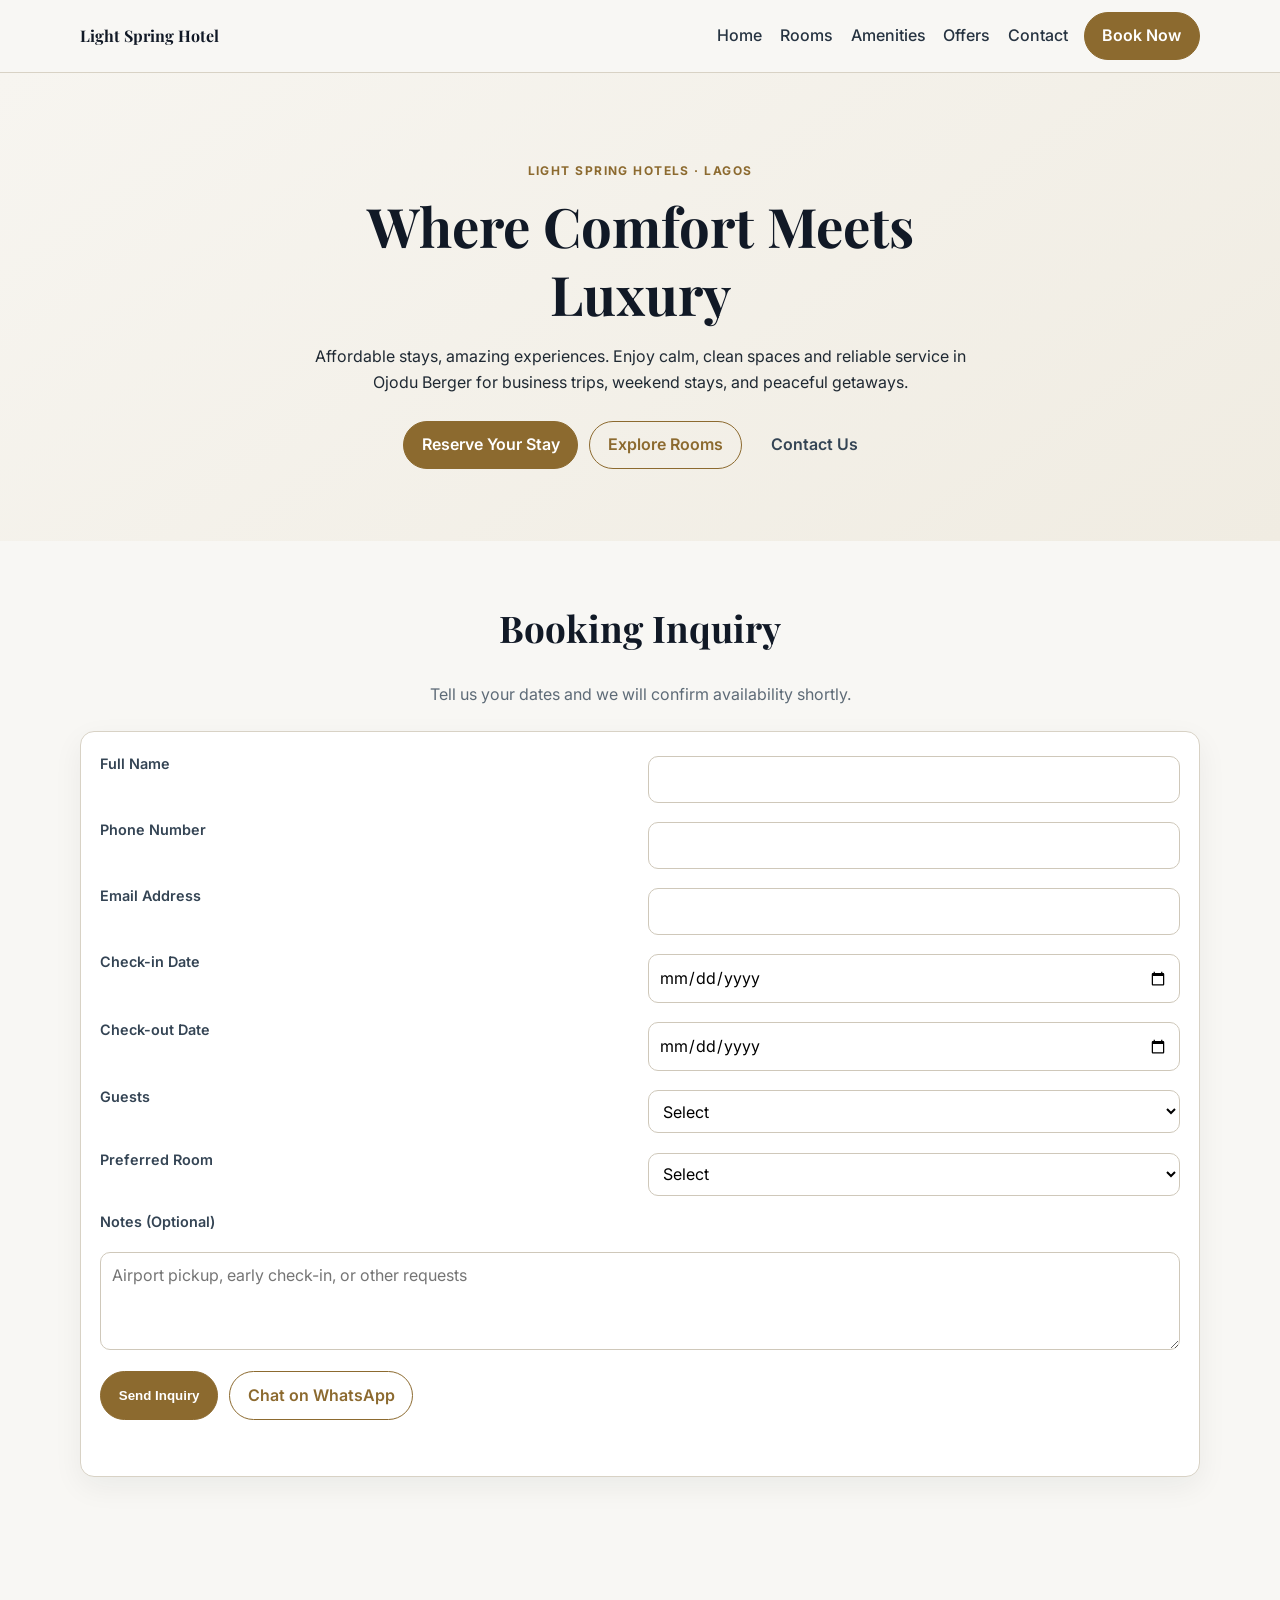
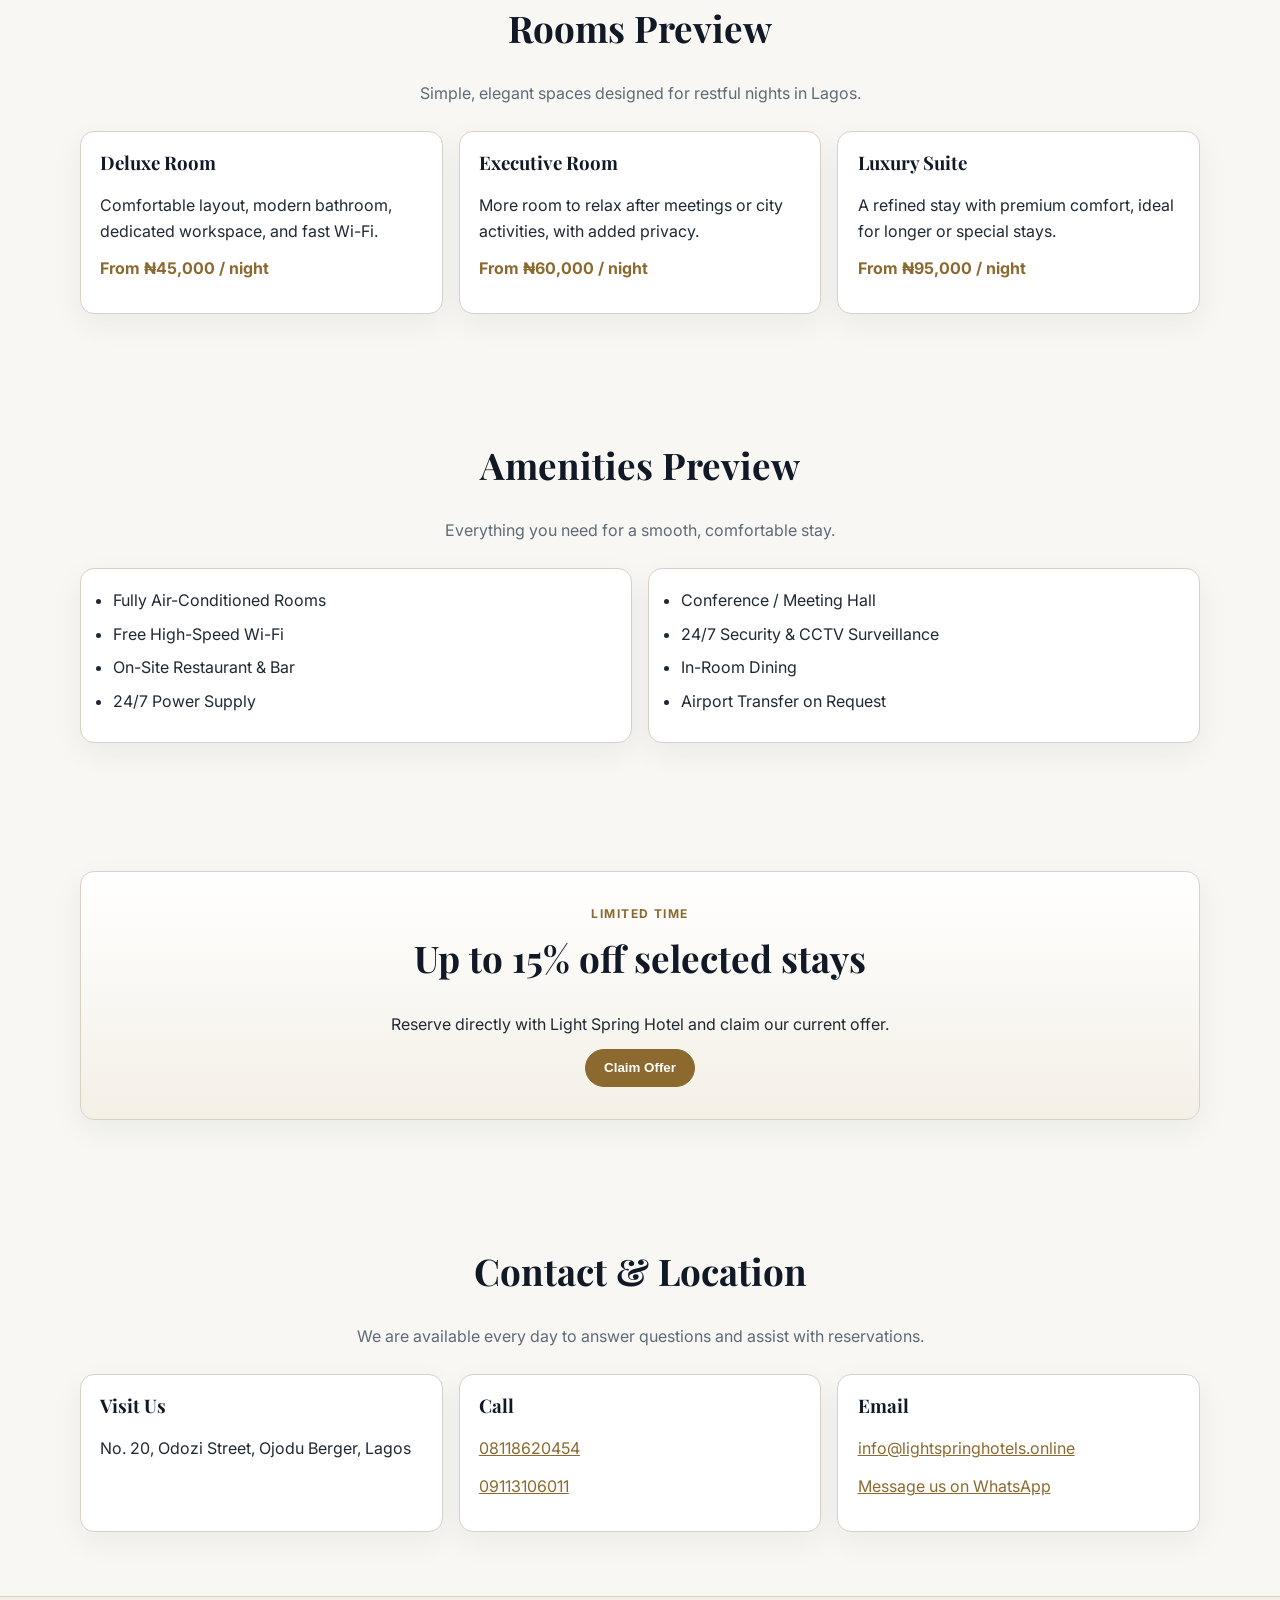
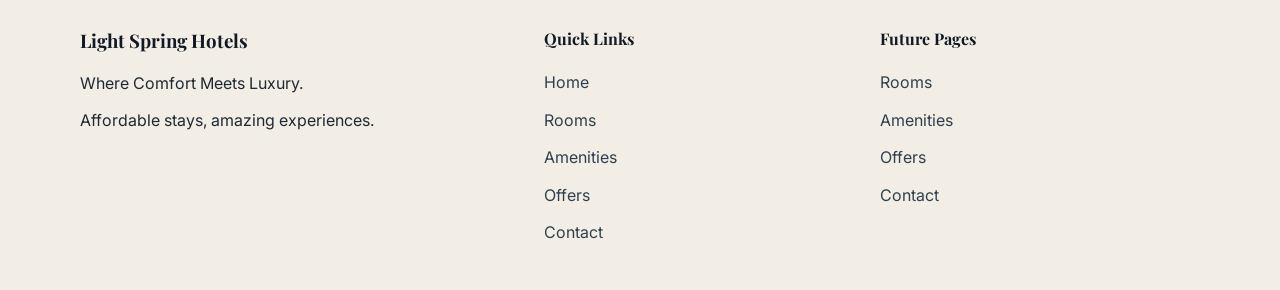
==== commit 0ede464e: "Rebuild homepage with simple modern hotel experience" ====
--- a/index.html
+++ b/index.html
@@ -6,209 +6,221 @@
     <title>Light Spring Hotel | Where Comfort Meets Luxury</title>
     <meta
       name="description"
-      content="Light Spring Hotel in Ojodu Berger, Lagos offers elegant rooms, premium amenities, and seamless hospitality. Affordable stays, amazing experiences."
+      content="Light Spring Hotel in Ojodu Berger, Lagos offers affordable stays and amazing experiences with warm hospitality and modern comfort."
     />
-    <meta name="theme-color" content="#0b0b0b" />
     <link rel="preconnect" href="https://fonts.googleapis.com" />
     <link rel="preconnect" href="https://fonts.gstatic.com" crossorigin />
     <link
-      href="https://fonts.googleapis.com/css2?family=Cinzel:wght@400;600;700&family=Inter:wght@400;500;600;700&display=swap"
+      href="https://fonts.googleapis.com/css2?family=Playfair+Display:wght@600;700&family=Inter:wght@400;500;600;700&display=swap"
       rel="stylesheet"
     />
     <link rel="stylesheet" href="styles.css" />
   </head>
   <body>
     <a class="skip-link" href="#main-content">Skip to main content</a>
+
     <header class="site-header" id="top">
       <div class="container nav-wrap">
-        <a href="#home" class="brand">LIGHT SPRING HOTEL</a>
-
-        <button
-          class="nav-toggle"
-          type="button"
-          aria-label="Toggle navigation menu"
-          aria-expanded="false"
-          aria-controls="mobile-menu"
-        >
-          <span></span><span></span><span></span>
+        <a href="#top" class="brand" aria-label="Light Spring Hotel home">Light Spring Hotel</a>
+        <button class="menu-toggle" type="button" aria-expanded="false" aria-controls="primary-nav">
+          Menu
         </button>
-
-        <nav class="nav-links" aria-label="Primary navigation">
+        <nav id="primary-nav" class="nav-links" aria-label="Primary navigation">
+          <a href="#home">Home</a>
           <a href="#rooms">Rooms</a>
           <a href="#amenities">Amenities</a>
           <a href="#offers">Offers</a>
           <a href="#contact">Contact</a>
-          <a href="rooms.html">All Rooms</a>
         </nav>
-
-        <a href="#booking" class="btn btn-primary header-cta">Book Now</a>
+        <a href="#booking" class="btn btn-primary">Book Now</a>
       </div>
-
-      <nav class="mobile-menu" id="mobile-menu" aria-label="Mobile navigation">
-        <a href="#rooms">Rooms</a>
-        <a href="#amenities">Amenities</a>
-        <a href="#offers">Offers</a>
-        <a href="#contact">Contact</a>
-        <a href="rooms.html">All Rooms</a>
-      </nav>
     </header>
 
     <main id="main-content">
-      <section class="hero reveal" id="home">
-        <div class="hero-overlay"></div>
+      <section class="hero" id="home">
         <div class="container hero-content">
-          <p class="eyebrow">Welcome to Light Spring Hotel</p>
+          <p class="eyebrow">Light Spring Hotels · Lagos</p>
           <h1>Where Comfort Meets Luxury</h1>
           <p>
-            You don’t just check in — you arrive into comfort. Every detail is intentionally crafted to help you relax,
-            work, and recharge.
+            Affordable stays, amazing experiences. Enjoy calm, clean spaces and reliable service in
+            Ojodu Berger for business trips, weekend stays, and peaceful getaways.
           </p>
           <div class="hero-actions">
             <a href="#booking" class="btn btn-primary">Reserve Your Stay</a>
             <a href="#rooms" class="btn btn-outline">Explore Rooms</a>
+            <a href="#contact" class="btn btn-ghost">Contact Us</a>
           </div>
         </div>
       </section>
 
-      <section class="booking reveal" id="booking">
+      <section class="booking" id="booking">
+        <div class="container section-head">
+          <h2>Booking Inquiry</h2>
+          <p>Tell us your dates and we will confirm availability shortly.</p>
+        </div>
         <div class="container">
-          <h2>Quick Reservation</h2>
-          <p class="section-note">Seamless hospitality that anticipates your needs. Fill this quick form and we will confirm availability.</p>
-
           <form class="booking-form" id="booking-form" novalidate>
-            <label>
-              Check-in
-              <input type="date" id="checkin" name="checkin" required />
-            </label>
-            <label>
-              Check-out
-              <input type="date" id="checkout" name="checkout" required />
-            </label>
-            <label>
-              Guests
-              <select id="guests" name="guests" required>
-                <option value="">Select guests</option>
-                <option value="1">1 Guest</option>
-                <option value="2">2 Guests</option>
-                <option value="3">3 Guests</option>
-                <option value="4">4 Guests</option>
-              </select>
-            </label>
-            <label>
-              Room Type
-              <select id="roomType" name="roomType" required>
-                <option value="">Select room type</option>
-                <option value="Deluxe Room">Deluxe Room</option>
-                <option value="Executive Room">Executive Room</option>
-                <option value="Luxury Suite">Luxury Suite</option>
-              </select>
-            </label>
-            <button type="submit" class="btn btn-primary">Check Availability</button>
+            <input type="hidden" id="offer-field" name="offer" value="" />
+
+            <label for="full-name">Full Name</label>
+            <input id="full-name" name="fullName" type="text" required minlength="2" autocomplete="name" />
+
+            <label for="phone">Phone Number</label>
+            <input id="phone" name="phone" type="tel" required inputmode="tel" autocomplete="tel" />
+
+            <label for="email">Email Address</label>
+            <input id="email" name="email" type="email" required autocomplete="email" />
+
+            <label for="checkin">Check-in Date</label>
+            <input id="checkin" name="checkin" type="date" required />
+
+            <label for="checkout">Check-out Date</label>
+            <input id="checkout" name="checkout" type="date" required />
+
+            <label for="guests">Guests</label>
+            <select id="guests" name="guests" required>
+              <option value="">Select</option>
+              <option value="1">1 Guest</option>
+              <option value="2">2 Guests</option>
+              <option value="3">3 Guests</option>
+              <option value="4">4 Guests</option>
+            </select>
+
+            <label for="room-type">Preferred Room</label>
+            <select id="room-type" name="roomType" required>
+              <option value="">Select</option>
+              <option value="Deluxe Room">Deluxe Room</option>
+              <option value="Executive Room">Executive Room</option>
+              <option value="Luxury Suite">Luxury Suite</option>
+            </select>
+
+            <label for="message">Notes (Optional)</label>
+            <textarea id="message" name="message" rows="3" placeholder="Airport pickup, early check-in, or other requests"></textarea>
+
+            <div class="form-actions">
+              <button type="submit" class="btn btn-primary">Send Inquiry</button>
+              <a
+                class="btn btn-outline"
+                href="https://wa.me/2348118620454?text=Hello%20Light%20Spring%20Hotel%2C%20I%20would%20like%20to%20make%20a%20booking%20inquiry."
+                target="_blank"
+                rel="noopener noreferrer"
+                >Chat on WhatsApp</a
+              >
+            </div>
+            <p id="form-feedback" class="form-feedback" role="status" aria-live="polite"></p>
           </form>
-          <p id="form-feedback" class="form-feedback" role="status" aria-live="polite"></p>
-          <div class="booking-links">
-            <a class="inline-link" href="reservation.html">Open full reservation page</a>
-            <a class="inline-link" href="mailto:info@lightspringhotels.online?subject=Reservation%20Inquiry">Send email inquiry</a>
-          </div>
-        </div>
-      </section>
-
-      <section class="rooms reveal" id="rooms">
-        <div class="container">
-          <h2>Featured Rooms & Suites</h2>
-          <div class="grid three">
-            <article class="card">
-              <h3>Deluxe Room</h3>
-              <p>Stylish comfort with modern furnishings, free Wi‑Fi, and premium bedding.</p>
-              <p class="price">From ₦45,000 / night</p>
-            </article>
-            <article class="card">
-              <h3>Executive Room</h3>
-              <p>Extra space for professionals and couples seeking elevated convenience.</p>
-              <p class="price">From ₦60,000 / night</p>
-            </article>
-            <article class="card">
-              <h3>Luxury Suite</h3>
-              <p>Our signature suite experience with lounge area and personalized service.</p>
-              <p class="price">From ₦95,000 / night</p>
-            </article>
-          </div>
-        </div>
-      </section>
-
-      <section class="amenities reveal" id="amenities">
-        <div class="container">
-          <h2>Amenities & Features</h2>
-          <div class="grid two">
-            <ul>
-              <li>Fully Air-Conditioned Rooms</li>
-              <li>Free High-Speed Wi‑Fi</li>
-              <li>On-Site Restaurant & Bar</li>
-              <li>24/7 Power Supply</li>
-            </ul>
-            <ul>
-              <li>Conference / Meeting Hall</li>
-              <li>24/7 Security & CCTV Surveillance</li>
-              <li>In-Room Dining</li>
-              <li>Airport Transfer on Request</li>
-            </ul>
-          </div>
-        </div>
-      </section>
-
-      <section class="offers reveal" id="offers">
+        </div>
+      </section>
+
+      <section class="rooms" id="rooms">
+        <div class="container section-head">
+          <h2>Rooms Preview</h2>
+          <p>Simple, elegant spaces designed for restful nights in Lagos.</p>
+        </div>
+        <div class="container grid three">
+          <article class="card">
+            <h3>Deluxe Room</h3>
+            <p>Comfortable layout, modern bathroom, dedicated workspace, and fast Wi-Fi.</p>
+            <p class="price">From ₦45,000 / night</p>
+          </article>
+          <article class="card">
+            <h3>Executive Room</h3>
+            <p>More room to relax after meetings or city activities, with added privacy.</p>
+            <p class="price">From ₦60,000 / night</p>
+          </article>
+          <article class="card">
+            <h3>Luxury Suite</h3>
+            <p>A refined stay with premium comfort, ideal for longer or special stays.</p>
+            <p class="price">From ₦95,000 / night</p>
+          </article>
+        </div>
+      </section>
+
+      <section class="amenities" id="amenities">
+        <div class="container section-head">
+          <h2>Amenities Preview</h2>
+          <p>Everything you need for a smooth, comfortable stay.</p>
+        </div>
+        <div class="container grid two">
+          <ul class="list-card">
+            <li>Fully Air-Conditioned Rooms</li>
+            <li>Free High-Speed Wi-Fi</li>
+            <li>On-Site Restaurant &amp; Bar</li>
+            <li>24/7 Power Supply</li>
+          </ul>
+          <ul class="list-card">
+            <li>Conference / Meeting Hall</li>
+            <li>24/7 Security &amp; CCTV Surveillance</li>
+            <li>In-Room Dining</li>
+            <li>Airport Transfer on Request</li>
+          </ul>
+        </div>
+      </section>
+
+      <section class="offers" id="offers">
         <div class="container callout">
-          <h2>Special Offer</h2>
-          <p>Book directly with us and enjoy up to <strong>15% OFF</strong> selected stays.</p>
-          <a
-            href="https://wa.me/2348118620454?text=Hello%20Light%20Spring%20Hotel%2C%20I%20want%20to%20claim%20the%20special%20offer."
-            class="btn btn-primary"
-            target="_blank"
-            rel="noopener noreferrer"
-            >Claim Offer</a
-          >
+          <p class="eyebrow">Limited Time</p>
+          <h2>Up to 15% off selected stays</h2>
+          <p>Reserve directly with Light Spring Hotel and claim our current offer.</p>
+          <button type="button" class="btn btn-primary" id="claim-offer">Claim Offer</button>
+        </div>
+      </section>
+
+      <section class="contact" id="contact">
+        <div class="container section-head">
+          <h2>Contact &amp; Location</h2>
+          <p>We are available every day to answer questions and assist with reservations.</p>
+        </div>
+        <div class="container contact-grid">
+          <article class="card">
+            <h3>Visit Us</h3>
+            <p>No. 20, Odozi Street, Ojodu Berger, Lagos</p>
+          </article>
+          <article class="card">
+            <h3>Call</h3>
+            <p><a href="tel:+2348118620454">08118620454</a></p>
+            <p><a href="tel:+2349113106011">09113106011</a></p>
+          </article>
+          <article class="card">
+            <h3>Email</h3>
+            <p><a href="mailto:info@lightspringhotels.online">info@lightspringhotels.online</a></p>
+            <p>
+              <a
+                href="https://wa.me/2348118620454?text=Hello%20Light%20Spring%20Hotel%2C%20I%20have%20an%20inquiry."
+                target="_blank"
+                rel="noopener noreferrer"
+                >Message us on WhatsApp</a
+              >
+            </p>
+          </article>
         </div>
       </section>
     </main>
 
-    <footer class="site-footer reveal" id="contact">
+    <footer class="site-footer">
       <div class="container footer-grid">
         <div>
-          <h3>Light Spring Hotel</h3>
+          <h3>Light Spring Hotels</h3>
+          <p>Where Comfort Meets Luxury.</p>
           <p>Affordable stays, amazing experiences.</p>
-          <p>No. 20, Odozi Street, Ojodu Berger, Lagos</p>
         </div>
         <div>
-          <h4>Contact</h4>
-          <p><a href="tel:+2348118620454">08118620454</a></p>
-          <p><a href="tel:+2349113106011">09113106011</a></p>
-          <p><a href="mailto:info@lightspringhotels.online">info@lightspringhotels.online</a></p>
-          <p>
-            <a href="https://wa.me/2348118620454?text=Hello%20Light%20Spring%20Hotel%2C%20I%20want%20to%20make%20a%20reservation."
-              >WhatsApp Chat</a
-            >
-          </p>
+          <h4>Quick Links</h4>
+          <p><a href="#home">Home</a></p>
+          <p><a href="#rooms">Rooms</a></p>
+          <p><a href="#amenities">Amenities</a></p>
+          <p><a href="#offers">Offers</a></p>
+          <p><a href="#contact">Contact</a></p>
         </div>
         <div>
-          <h4>Explore</h4>
-          <p><a href="about.html">About</a> · <a href="gallery.html">Gallery</a></p>
-          <p><a href="faq.html">FAQ</a> · <a href="privacy.html">Privacy Policy</a></p>
-          <p><a href="#top">Back to top</a></p>
-        </div>
-      </div>
-      <div class="container footer-base">
-        <small>© <span id="year"></span> Light Spring Hotel. All rights reserved.</small>
+          <h4>Future Pages</h4>
+          <p><a href="pages/rooms.html">Rooms</a></p>
+          <p><a href="pages/amenities.html">Amenities</a></p>
+          <p><a href="pages/offers.html">Offers</a></p>
+          <p><a href="pages/contact.html">Contact</a></p>
+        </div>
       </div>
     </footer>
-
-    <a
-      class="whatsapp-float"
-      href="https://wa.me/2348118620454?text=Hello%20Light%20Spring%20Hotel%2C%20I%20would%20like%20to%20book%20a%20stay."
-      target="_blank"
-      rel="noopener noreferrer"
-      aria-label="Chat with Light Spring Hotel on WhatsApp"
-      >WhatsApp</a
-    >
 
     <script src="script.js"></script>
   </body>
--- a/styles.css
+++ b/styles.css
@@ -1,12 +1,14 @@
 :root {
-  --bg: #0b0b0b;
-  --panel: #161616;
-  --gold: #c9a24f;
-  --gold-soft: #e5c97a;
-  --text: #f5f2ea;
-  --muted: #b7b1a2;
-  --ok: #7dd37d;
-  --error: #ff9f9f;
+  --bg: #f8f7f4;
+  --surface: #ffffff;
+  --surface-alt: #f1efe9;
+  --text: #1f2933;
+  --muted: #5e6b77;
+  --line: #d8d2c5;
+  --accent: #8c6a2f;
+  --accent-soft: #b48944;
+  --radius: 14px;
+  --shadow: 0 10px 30px rgba(22, 30, 39, 0.06);
 }
 
 * {
@@ -20,250 +22,254 @@
 body {
   margin: 0;
   font-family: Inter, system-ui, -apple-system, Segoe UI, Roboto, sans-serif;
+  color: var(--text);
   background: var(--bg);
-  color: var(--text);
   line-height: 1.6;
 }
 
-.skip-link {
-  position: absolute;
-  left: -9999px;
-}
-
-.skip-link:focus {
-  left: 1rem;
-  top: 1rem;
-  z-index: 90;
-  background: #fff;
-  color: #111;
-  padding: 0.5rem 0.8rem;
-  border-radius: 6px;
-}
-
-.container {
-  width: min(1100px, 92%);
-  margin: 0 auto;
-}
-
-.site-header {
-  position: sticky;
-  top: 0;
-  z-index: 40;
-  background: rgba(11, 11, 11, 0.92);
-  border-bottom: 1px solid rgba(201, 162, 79, 0.4);
-  backdrop-filter: blur(6px);
-}
-
-.nav-wrap {
-  display: flex;
-  align-items: center;
-  justify-content: space-between;
-  gap: 1rem;
-  padding: 0.85rem 0;
-}
-
-.brand,
 h1,
 h2,
 h3,
 h4 {
-  font-family: Cinzel, serif;
-  color: var(--gold-soft);
+  font-family: "Playfair Display", Georgia, serif;
+  margin-top: 0;
+  color: #111926;
+  line-height: 1.25;
+}
+
+p {
+  margin: 0 0 0.75rem;
+}
+
+a {
+  color: var(--accent);
+}
+
+.container {
+  width: min(1120px, 92%);
+  margin: 0 auto;
+}
+
+.skip-link {
+  position: absolute;
+  left: 1rem;
+  top: -100%;
+  background: #111926;
+  color: #fff;
+  padding: 0.65rem 0.8rem;
+  border-radius: 0.5rem;
+  z-index: 100;
+}
+
+.skip-link:focus {
+  top: 1rem;
+}
+
+.site-header {
+  position: sticky;
+  top: 0;
+  z-index: 20;
+  background: rgba(248, 247, 244, 0.94);
+  border-bottom: 1px solid var(--line);
+  backdrop-filter: blur(6px);
+}
+
+.nav-wrap {
+  min-height: 72px;
+  display: flex;
+  align-items: center;
+  gap: 1rem;
 }
 
 .brand {
+  font-family: "Playfair Display", Georgia, serif;
   font-weight: 700;
-  letter-spacing: 0.06em;
   text-decoration: none;
-  white-space: nowrap;
-}
-
-.nav-links,
-.mobile-menu {
+  color: #111926;
+}
+
+.nav-links {
+  margin-left: auto;
   display: flex;
-  gap: 1rem;
-}
-
-.nav-links a,
-.mobile-menu a,
-.site-footer a {
-  color: var(--text);
+  gap: 1.1rem;
+}
+
+.nav-links a {
   text-decoration: none;
-  transition: color 0.2s ease;
+  color: #263341;
+  font-weight: 500;
 }
 
 .nav-links a:hover,
-.mobile-menu a:hover,
-.site-footer a:hover,
-.nav-links a.active,
-.mobile-menu a.active {
-  color: var(--gold-soft);
-}
-
-.nav-toggle {
+.nav-links a:focus-visible {
+  color: var(--accent);
+}
+
+.menu-toggle {
   display: none;
-  background: none;
-  border: 1px solid rgba(201, 162, 79, 0.45);
-  border-radius: 8px;
-  width: 44px;
-  height: 40px;
-  padding: 8px;
-}
-
-.nav-toggle span {
-  display: block;
+}
+
+.btn {
+  display: inline-flex;
+  justify-content: center;
+  align-items: center;
+  border: 1px solid var(--accent);
+  border-radius: 999px;
+  padding: 0.65rem 1.1rem;
+  text-decoration: none;
+  font-weight: 600;
+  cursor: pointer;
+  transition: background-color 0.2s ease, color 0.2s ease, transform 0.2s ease;
+}
+
+.btn:hover,
+.btn:focus-visible {
+  transform: translateY(-1px);
+}
+
+.btn-primary {
+  background: var(--accent);
+  color: #fff;
+}
+
+.btn-primary:hover,
+.btn-primary:focus-visible {
+  background: var(--accent-soft);
+}
+
+.btn-outline {
+  background: transparent;
+  color: var(--accent);
+}
+
+.btn-outline:hover,
+.btn-outline:focus-visible {
+  background: rgba(140, 106, 47, 0.08);
+}
+
+.btn-ghost {
+  border-color: transparent;
+  color: #344454;
+}
+
+.btn-ghost:hover,
+.btn-ghost:focus-visible {
+  border-color: var(--line);
+  background: #fff;
+}
+
+.hero {
+  padding: 5.5rem 0 4.5rem;
+  background: linear-gradient(145deg, #f7f5f0 0%, #f0ece2 100%);
+}
+
+.hero-content {
+  max-width: 680px;
+  text-align: center;
+}
+
+.eyebrow {
+  text-transform: uppercase;
+  letter-spacing: 0.12em;
+  font-size: 0.75rem;
+  color: var(--accent);
+  font-weight: 700;
+}
+
+h1 {
+  font-size: clamp(2rem, 6vw, 3.4rem);
+  margin-bottom: 1rem;
+}
+
+h2 {
+  font-size: clamp(1.6rem, 4vw, 2.3rem);
+}
+
+.hero-actions {
+  margin-top: 1.6rem;
+  display: flex;
+  justify-content: center;
+  flex-wrap: wrap;
+  gap: 0.7rem;
+}
+
+section {
+  padding: 4rem 0;
+}
+
+.section-head {
+  text-align: center;
+  margin-bottom: 1.5rem;
+}
+
+.section-head p {
+  color: var(--muted);
+}
+
+.booking-form {
+  display: grid;
+  grid-template-columns: repeat(2, minmax(220px, 1fr));
+  gap: 0.9rem 1rem;
+  background: var(--surface);
+  border: 1px solid var(--line);
+  border-radius: var(--radius);
+  padding: 1.2rem;
+  box-shadow: var(--shadow);
+}
+
+.booking-form label {
+  font-size: 0.9rem;
+  font-weight: 600;
+  color: #344454;
+}
+
+input,
+select,
+textarea {
   width: 100%;
-  height: 2px;
-  margin: 5px 0;
-  background: var(--gold-soft);
-}
-
-.mobile-menu {
-  display: none;
-  flex-direction: column;
-  padding: 0 4% 0.8rem;
-}
-
-.hero {
-  position: relative;
-  min-height: 78vh;
-  display: grid;
-  align-items: center;
-  background: linear-gradient(130deg, #0b0b0b 35%, #1f1a10 100%);
-}
-
-.hero-overlay {
-  position: absolute;
-  inset: 0;
-  background: radial-gradient(circle at 80% 30%, rgba(201, 162, 79, 0.2), transparent 45%);
-}
-
-.hero-content {
-  position: relative;
-  z-index: 1;
-  max-width: 700px;
-  padding: 5rem 0;
-}
-
-.eyebrow {
-  color: var(--gold);
-  text-transform: uppercase;
-  letter-spacing: 0.2em;
-  font-size: 0.8rem;
-}
-
-h1 {
-  font-size: clamp(2rem, 6vw, 3.8rem);
-  margin: 0.2rem 0 1rem;
-}
-
-h2 {
-  font-size: clamp(1.7rem, 4vw, 2.6rem);
-  margin-top: 0;
-}
-
-.btn {
-  display: inline-block;
-  border-radius: 999px;
-  padding: 0.75rem 1.2rem;
-  font-weight: 600;
-  text-decoration: none;
-  border: 1px solid var(--gold);
-  transition: transform 0.2s ease, background-color 0.2s ease, color 0.2s ease, box-shadow 0.2s ease;
-}
-
-.btn:focus-visible,
+  border: 1px solid #cfc8ba;
+  border-radius: 10px;
+  padding: 0.6rem 0.65rem;
+  font: inherit;
+  margin-top: 0.3rem;
+  background: #fff;
+}
+
 input:focus-visible,
 select:focus-visible,
-a:focus-visible,
-button:focus-visible {
-  outline: 2px solid var(--gold-soft);
-  outline-offset: 2px;
-}
-
-.btn:hover {
-  transform: translateY(-1px);
-  box-shadow: 0 8px 16px rgba(0, 0, 0, 0.25);
-}
-
-.btn-primary {
-  background: var(--gold);
-  color: #111;
-}
-
-.btn-primary:hover {
-  background: var(--gold-soft);
-}
-
-.btn-outline {
-  background: transparent;
-  color: var(--gold-soft);
-}
-
-.btn-outline:hover {
-  background: rgba(201, 162, 79, 0.15);
-}
-
-.hero-actions {
-  margin-top: 1.5rem;
-  display: flex;
-  gap: 0.8rem;
-  flex-wrap: wrap;
-}
-
-section {
-  padding: 4.5rem 0;
-  scroll-margin-top: 88px;
-}
-
-.section-note {
-  margin-top: -0.6rem;
-  color: var(--muted);
-}
-
-.booking-form {
-  display: grid;
-  grid-template-columns: repeat(5, minmax(140px, 1fr));
-  gap: 0.8rem;
-}
-
-.booking-form label {
-  display: grid;
-  gap: 0.3rem;
-  font-size: 0.9rem;
-}
-
-input,
-select {
-  background: var(--panel);
-  color: var(--text);
-  border: 1px solid rgba(201, 162, 79, 0.6);
-  border-radius: 8px;
-  padding: 0.6rem;
-}
-
-.form-feedback {
-  min-height: 1.5rem;
-  margin-top: 0.75rem;
-  font-size: 0.95rem;
-}
-
-.form-feedback.success {
-  color: var(--ok);
-}
-
-.form-feedback.error {
-  color: var(--error);
-}
-
-.booking-links {
+textarea:focus-visible {
+  outline: 2px solid rgba(140, 106, 47, 0.25);
+  border-color: var(--accent);
+}
+
+textarea {
+  resize: vertical;
+  min-height: 80px;
+}
+
+.form-actions,
+.form-feedback,
+#message,
+.booking-form label[for='message'] {
+  grid-column: 1 / -1;
+}
+
+.form-actions {
+  margin-top: 0.4rem;
   display: flex;
   flex-wrap: wrap;
-  gap: 1rem;
-}
-
-.inline-link {
-  color: var(--gold-soft);
+  gap: 0.7rem;
+}
+
+.form-feedback {
+  min-height: 1.4rem;
+  margin: 0;
+  font-size: 0.92rem;
+  color: #1d5e31;
+}
+
+.form-feedback.error {
+  color: #8d2c2c;
 }
 
 .grid {
@@ -272,51 +278,62 @@
 }
 
 .grid.three {
-  grid-template-columns: repeat(3, 1fr);
+  grid-template-columns: repeat(3, minmax(0, 1fr));
 }
 
 .grid.two {
-  grid-template-columns: repeat(2, 1fr);
+  grid-template-columns: repeat(2, minmax(0, 1fr));
+}
+
+.card,
+.list-card,
+.callout {
+  background: var(--surface);
+  border: 1px solid var(--line);
+  border-radius: var(--radius);
+  box-shadow: var(--shadow);
 }
 
 .card {
-  background: var(--panel);
-  border: 1px solid rgba(201, 162, 79, 0.45);
-  border-radius: 12px;
   padding: 1.2rem;
-  transition: transform 0.2s ease, border-color 0.2s ease;
+  transition: transform 0.2s ease, box-shadow 0.2s ease;
 }
 
 .card:hover {
-  transform: translateY(-3px);
-  border-color: rgba(229, 201, 122, 0.75);
+  transform: translateY(-2px);
+  box-shadow: 0 14px 36px rgba(22, 30, 39, 0.09);
 }
 
 .price {
-  color: var(--gold-soft);
   font-weight: 700;
-}
-
-.amenities ul {
+  color: var(--accent);
+}
+
+.list-card {
   margin: 0;
-  padding-left: 1.2rem;
-}
-
-.amenities li {
-  margin-bottom: 0.55rem;
+  padding: 1.2rem 1.2rem 1.2rem 2rem;
+}
+
+.list-card li {
+  margin-bottom: 0.5rem;
 }
 
 .callout {
   text-align: center;
-  background: linear-gradient(90deg, #161616, #222);
-  border: 1px solid rgba(201, 162, 79, 0.45);
-  border-radius: 14px;
-  padding: 2rem;
+  padding: 2rem 1.2rem;
+  background: linear-gradient(180deg, #fff, #f4f0e7);
+}
+
+.contact-grid {
+  display: grid;
+  grid-template-columns: repeat(3, minmax(0, 1fr));
+  gap: 1rem;
 }
 
 .site-footer {
-  border-top: 1px solid rgba(201, 162, 79, 0.35);
-  padding: 2.4rem 0 1.4rem;
+  border-top: 1px solid var(--line);
+  background: #f2eee5;
+  padding: 2rem 0;
 }
 
 .footer-grid {
@@ -325,63 +342,54 @@
   gap: 1rem;
 }
 
-.site-footer p {
-  margin: 0.25rem 0;
-  color: var(--muted);
-}
-
-.footer-base {
-  border-top: 1px solid rgba(201, 162, 79, 0.15);
-  margin-top: 1rem;
-  padding-top: 1rem;
-  color: var(--muted);
-}
-
-.whatsapp-float {
-  position: fixed;
-  right: 1rem;
-  bottom: 1rem;
-  background: #1faa5a;
-  color: #fff;
+.site-footer a {
+  color: #2f3f4f;
   text-decoration: none;
-  border-radius: 999px;
-  padding: 0.55rem 1rem;
-  font-weight: 700;
-  border: 1px solid rgba(255, 255, 255, 0.2);
-  z-index: 45;
-}
-
-.reveal {
-  opacity: 0;
-  transform: translateY(20px);
-  transition: opacity 0.55s ease, transform 0.55s ease;
-}
-
-.reveal.in-view {
-  opacity: 1;
-  transform: translateY(0);
-}
-
-@media (max-width: 900px) {
-  .header-cta {
+}
+
+.site-footer a:hover,
+.site-footer a:focus-visible {
+  color: var(--accent);
+}
+
+@media (max-width: 920px) {
+  .menu-toggle {
+    display: inline-flex;
+    margin-left: auto;
+    border: 1px solid var(--line);
+    background: #fff;
+    border-radius: 8px;
+    padding: 0.45rem 0.7rem;
+    color: #293849;
+    font: inherit;
+  }
+
+  .nav-links {
+    position: absolute;
+    left: 4%;
+    right: 4%;
+    top: 72px;
+    border: 1px solid var(--line);
+    border-radius: 12px;
+    background: #fff;
+    padding: 0.8rem;
     display: none;
-  }
-
-  .nav-links {
+    flex-direction: column;
+    gap: 0.6rem;
+  }
+
+  .nav-links.open {
+    display: flex;
+  }
+
+  .nav-wrap > .btn {
     display: none;
-  }
-
-  .nav-toggle {
-    display: block;
-  }
-
-  .mobile-menu.open {
-    display: flex;
   }
 
   .booking-form,
   .grid.three,
   .grid.two,
+  .contact-grid,
   .footer-grid {
     grid-template-columns: 1fr;
   }
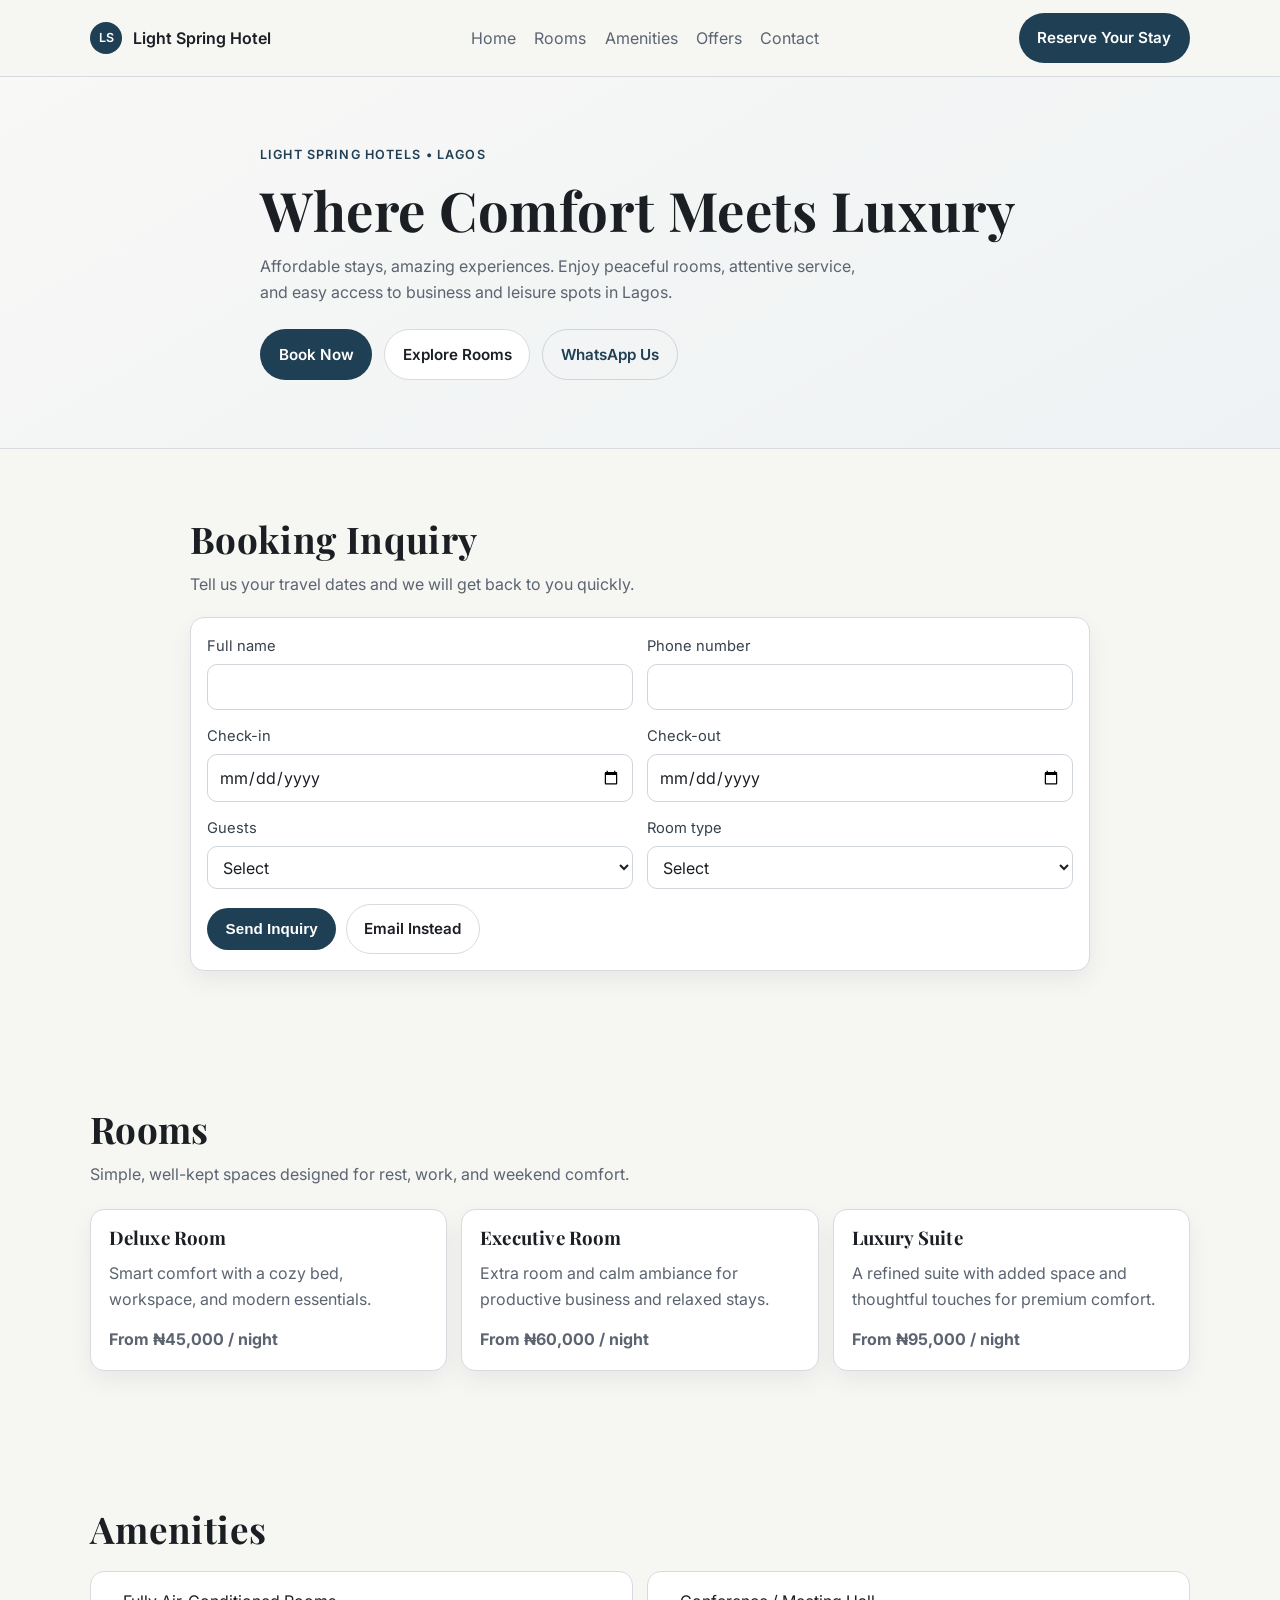
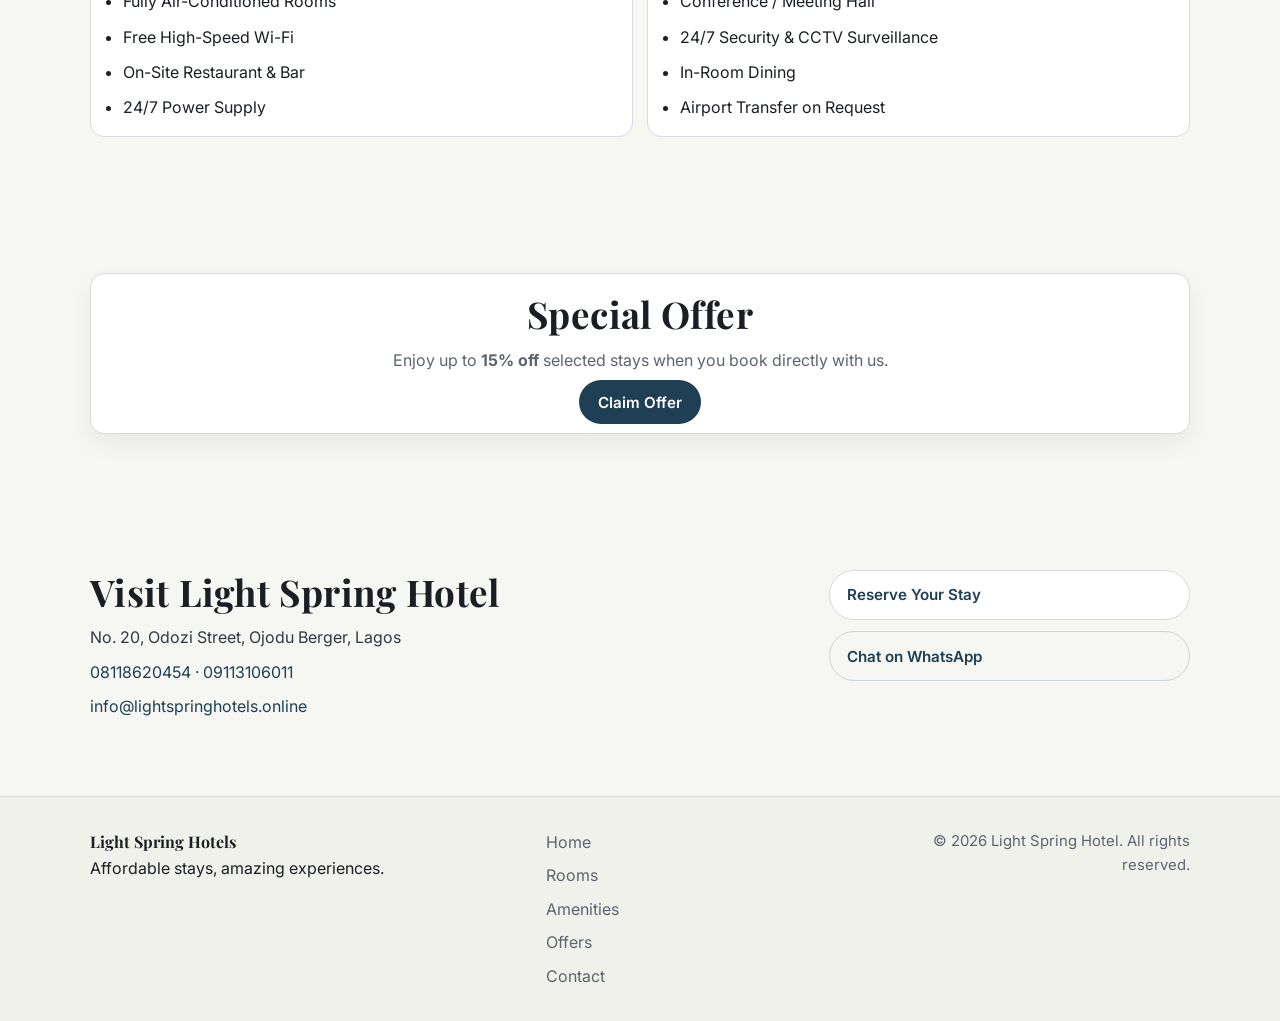
==== commit b34b12c2: "Rebuild homepage with clean responsive hotel experience" ====
--- a/index.html
+++ b/index.html
@@ -6,7 +6,7 @@
     <title>Light Spring Hotel | Where Comfort Meets Luxury</title>
     <meta
       name="description"
-      content="Light Spring Hotel in Ojodu Berger, Lagos offers affordable stays and amazing experiences with warm hospitality and modern comfort."
+      content="Light Spring Hotel in Ojodu Berger, Lagos offers affordable stays, refined comfort, and dependable hospitality for business and leisure travelers."
     />
     <link rel="preconnect" href="https://fonts.googleapis.com" />
     <link rel="preconnect" href="https://fonts.gstatic.com" crossorigin />
@@ -15,184 +15,184 @@
       rel="stylesheet"
     />
     <link rel="stylesheet" href="styles.css" />
+    <script src="script.js" defer></script>
   </head>
   <body>
-    <a class="skip-link" href="#main-content">Skip to main content</a>
-
-    <header class="site-header" id="top">
+    <a class="skip-link" href="#main-content">Skip to content</a>
+    <header class="site-header" id="home">
       <div class="container nav-wrap">
-        <a href="#top" class="brand" aria-label="Light Spring Hotel home">Light Spring Hotel</a>
-        <button class="menu-toggle" type="button" aria-expanded="false" aria-controls="primary-nav">
-          Menu
-        </button>
-        <nav id="primary-nav" class="nav-links" aria-label="Primary navigation">
+        <a href="#home" class="brand" aria-label="Light Spring Hotel homepage">
+          <span class="brand-mark" aria-hidden="true">LS</span>
+          <span>Light Spring Hotel</span>
+        </a>
+
+        <nav class="nav-links" aria-label="Main navigation">
           <a href="#home">Home</a>
           <a href="#rooms">Rooms</a>
           <a href="#amenities">Amenities</a>
           <a href="#offers">Offers</a>
           <a href="#contact">Contact</a>
         </nav>
-        <a href="#booking" class="btn btn-primary">Book Now</a>
+
+        <a href="#booking" class="btn btn-primary">Reserve Your Stay</a>
       </div>
     </header>
 
     <main id="main-content">
-      <section class="hero" id="home">
+      <section class="hero section">
         <div class="container hero-content">
-          <p class="eyebrow">Light Spring Hotels · Lagos</p>
+          <p class="eyebrow">Light Spring Hotels • Lagos</p>
           <h1>Where Comfort Meets Luxury</h1>
-          <p>
-            Affordable stays, amazing experiences. Enjoy calm, clean spaces and reliable service in
-            Ojodu Berger for business trips, weekend stays, and peaceful getaways.
+          <p class="hero-copy">
+            Affordable stays, amazing experiences. Enjoy peaceful rooms, attentive service, and easy access to business and leisure spots in Lagos.
           </p>
           <div class="hero-actions">
-            <a href="#booking" class="btn btn-primary">Reserve Your Stay</a>
+            <a href="#booking" class="btn btn-primary">Book Now</a>
             <a href="#rooms" class="btn btn-outline">Explore Rooms</a>
-            <a href="#contact" class="btn btn-ghost">Contact Us</a>
-          </div>
-        </div>
-      </section>
-
-      <section class="booking" id="booking">
-        <div class="container section-head">
-          <h2>Booking Inquiry</h2>
-          <p>Tell us your dates and we will confirm availability shortly.</p>
-        </div>
-        <div class="container">
+            <a
+              href="https://wa.me/2348118620454?text=Hello%20Light%20Spring%20Hotel%2C%20I%20would%20like%20to%20make%20a%20reservation."
+              class="btn btn-ghost"
+              target="_blank"
+              rel="noopener noreferrer"
+            >
+              WhatsApp Us
+            </a>
+          </div>
+        </div>
+      </section>
+
+      <section class="section" id="booking" aria-labelledby="booking-heading">
+        <div class="container narrow">
+          <h2 id="booking-heading">Booking Inquiry</h2>
+          <p class="section-intro">Tell us your travel dates and we will get back to you quickly.</p>
           <form class="booking-form" id="booking-form" novalidate>
-            <input type="hidden" id="offer-field" name="offer" value="" />
-
-            <label for="full-name">Full Name</label>
-            <input id="full-name" name="fullName" type="text" required minlength="2" autocomplete="name" />
-
-            <label for="phone">Phone Number</label>
-            <input id="phone" name="phone" type="tel" required inputmode="tel" autocomplete="tel" />
-
-            <label for="email">Email Address</label>
-            <input id="email" name="email" type="email" required autocomplete="email" />
-
-            <label for="checkin">Check-in Date</label>
-            <input id="checkin" name="checkin" type="date" required />
-
-            <label for="checkout">Check-out Date</label>
-            <input id="checkout" name="checkout" type="date" required />
-
-            <label for="guests">Guests</label>
-            <select id="guests" name="guests" required>
-              <option value="">Select</option>
-              <option value="1">1 Guest</option>
-              <option value="2">2 Guests</option>
-              <option value="3">3 Guests</option>
-              <option value="4">4 Guests</option>
-            </select>
-
-            <label for="room-type">Preferred Room</label>
-            <select id="room-type" name="roomType" required>
-              <option value="">Select</option>
-              <option value="Deluxe Room">Deluxe Room</option>
-              <option value="Executive Room">Executive Room</option>
-              <option value="Luxury Suite">Luxury Suite</option>
-            </select>
-
-            <label for="message">Notes (Optional)</label>
-            <textarea id="message" name="message" rows="3" placeholder="Airport pickup, early check-in, or other requests"></textarea>
-
+            <div>
+              <label for="fullName">Full name</label>
+              <input id="fullName" name="fullName" type="text" autocomplete="name" required />
+            </div>
+            <div>
+              <label for="phone">Phone number</label>
+              <input id="phone" name="phone" type="tel" autocomplete="tel" required />
+            </div>
+            <div>
+              <label for="checkIn">Check-in</label>
+              <input id="checkIn" name="checkIn" type="date" required />
+            </div>
+            <div>
+              <label for="checkOut">Check-out</label>
+              <input id="checkOut" name="checkOut" type="date" required />
+            </div>
+            <div>
+              <label for="guests">Guests</label>
+              <select id="guests" name="guests" required>
+                <option value="">Select</option>
+                <option value="1">1 Guest</option>
+                <option value="2">2 Guests</option>
+                <option value="3">3 Guests</option>
+                <option value="4">4 Guests</option>
+              </select>
+            </div>
+            <div>
+              <label for="roomType">Room type</label>
+              <select id="roomType" name="roomType" required>
+                <option value="">Select</option>
+                <option value="Deluxe Room">Deluxe Room</option>
+                <option value="Executive Room">Executive Room</option>
+                <option value="Luxury Suite">Luxury Suite</option>
+              </select>
+            </div>
             <div class="form-actions">
               <button type="submit" class="btn btn-primary">Send Inquiry</button>
-              <a
-                class="btn btn-outline"
-                href="https://wa.me/2348118620454?text=Hello%20Light%20Spring%20Hotel%2C%20I%20would%20like%20to%20make%20a%20booking%20inquiry."
-                target="_blank"
-                rel="noopener noreferrer"
-                >Chat on WhatsApp</a
-              >
-            </div>
-            <p id="form-feedback" class="form-feedback" role="status" aria-live="polite"></p>
+              <a href="mailto:info@lightspringhotels.online" class="btn btn-outline">Email Instead</a>
+            </div>
+            <p id="form-message" role="status" aria-live="polite"></p>
           </form>
         </div>
       </section>
 
-      <section class="rooms" id="rooms">
-        <div class="container section-head">
-          <h2>Rooms Preview</h2>
-          <p>Simple, elegant spaces designed for restful nights in Lagos.</p>
-        </div>
-        <div class="container grid three">
-          <article class="card">
-            <h3>Deluxe Room</h3>
-            <p>Comfortable layout, modern bathroom, dedicated workspace, and fast Wi-Fi.</p>
-            <p class="price">From ₦45,000 / night</p>
-          </article>
-          <article class="card">
-            <h3>Executive Room</h3>
-            <p>More room to relax after meetings or city activities, with added privacy.</p>
-            <p class="price">From ₦60,000 / night</p>
-          </article>
-          <article class="card">
-            <h3>Luxury Suite</h3>
-            <p>A refined stay with premium comfort, ideal for longer or special stays.</p>
-            <p class="price">From ₦95,000 / night</p>
-          </article>
-        </div>
-      </section>
-
-      <section class="amenities" id="amenities">
-        <div class="container section-head">
-          <h2>Amenities Preview</h2>
-          <p>Everything you need for a smooth, comfortable stay.</p>
-        </div>
-        <div class="container grid two">
-          <ul class="list-card">
-            <li>Fully Air-Conditioned Rooms</li>
-            <li>Free High-Speed Wi-Fi</li>
-            <li>On-Site Restaurant &amp; Bar</li>
-            <li>24/7 Power Supply</li>
-          </ul>
-          <ul class="list-card">
-            <li>Conference / Meeting Hall</li>
-            <li>24/7 Security &amp; CCTV Surveillance</li>
-            <li>In-Room Dining</li>
-            <li>Airport Transfer on Request</li>
-          </ul>
-        </div>
-      </section>
-
-      <section class="offers" id="offers">
-        <div class="container callout">
-          <p class="eyebrow">Limited Time</p>
-          <h2>Up to 15% off selected stays</h2>
-          <p>Reserve directly with Light Spring Hotel and claim our current offer.</p>
-          <button type="button" class="btn btn-primary" id="claim-offer">Claim Offer</button>
-        </div>
-      </section>
-
-      <section class="contact" id="contact">
-        <div class="container section-head">
-          <h2>Contact &amp; Location</h2>
-          <p>We are available every day to answer questions and assist with reservations.</p>
-        </div>
+      <section class="section" id="rooms" aria-labelledby="rooms-heading">
+        <div class="container">
+          <h2 id="rooms-heading">Rooms</h2>
+          <p class="section-intro">Simple, well-kept spaces designed for rest, work, and weekend comfort.</p>
+          <div class="grid three">
+            <article class="card">
+              <h3>Deluxe Room</h3>
+              <p>Smart comfort with a cozy bed, workspace, and modern essentials.</p>
+              <p class="price">From ₦45,000 / night</p>
+            </article>
+            <article class="card">
+              <h3>Executive Room</h3>
+              <p>Extra room and calm ambiance for productive business and relaxed stays.</p>
+              <p class="price">From ₦60,000 / night</p>
+            </article>
+            <article class="card">
+              <h3>Luxury Suite</h3>
+              <p>A refined suite with added space and thoughtful touches for premium comfort.</p>
+              <p class="price">From ₦95,000 / night</p>
+            </article>
+          </div>
+        </div>
+      </section>
+
+      <section class="section" id="amenities" aria-labelledby="amenities-heading">
+        <div class="container">
+          <h2 id="amenities-heading">Amenities</h2>
+          <div class="grid two amenity-list">
+            <ul>
+              <li>Fully Air-Conditioned Rooms</li>
+              <li>Free High-Speed Wi-Fi</li>
+              <li>On-Site Restaurant &amp; Bar</li>
+              <li>24/7 Power Supply</li>
+            </ul>
+            <ul>
+              <li>Conference / Meeting Hall</li>
+              <li>24/7 Security &amp; CCTV Surveillance</li>
+              <li>In-Room Dining</li>
+              <li>Airport Transfer on Request</li>
+            </ul>
+          </div>
+        </div>
+      </section>
+
+      <section class="section" id="offers" aria-labelledby="offers-heading">
+        <div class="container">
+          <div class="offer-card">
+            <h2 id="offers-heading">Special Offer</h2>
+            <p>Enjoy up to <strong>15% off</strong> selected stays when you book directly with us.</p>
+            <a
+              href="https://wa.me/2348118620454?text=Hello%20Light%20Spring%20Hotel%2C%20I%20want%20to%20claim%20the%2015%25%20offer%20for%20a%20selected%20stay."
+              class="btn btn-primary"
+              target="_blank"
+              rel="noopener noreferrer"
+            >
+              Claim Offer
+            </a>
+          </div>
+        </div>
+      </section>
+
+      <section class="section" id="contact" aria-labelledby="contact-heading">
         <div class="container contact-grid">
-          <article class="card">
-            <h3>Visit Us</h3>
+          <div>
+            <h2 id="contact-heading">Visit Light Spring Hotel</h2>
             <p>No. 20, Odozi Street, Ojodu Berger, Lagos</p>
-          </article>
-          <article class="card">
-            <h3>Call</h3>
-            <p><a href="tel:+2348118620454">08118620454</a></p>
-            <p><a href="tel:+2349113106011">09113106011</a></p>
-          </article>
-          <article class="card">
-            <h3>Email</h3>
+            <p>
+              <a href="tel:+2348118620454">08118620454</a> ·
+              <a href="tel:+2349113106011">09113106011</a>
+            </p>
             <p><a href="mailto:info@lightspringhotels.online">info@lightspringhotels.online</a></p>
-            <p>
-              <a
-                href="https://wa.me/2348118620454?text=Hello%20Light%20Spring%20Hotel%2C%20I%20have%20an%20inquiry."
-                target="_blank"
-                rel="noopener noreferrer"
-                >Message us on WhatsApp</a
-              >
-            </p>
-          </article>
+          </div>
+          <div class="contact-actions">
+            <a href="#booking" class="btn btn-outline">Reserve Your Stay</a>
+            <a
+              href="https://wa.me/2348118620454?text=Hello%20Light%20Spring%20Hotel%2C%20I%20have%20an%20inquiry%20about%20your%20rooms%20and%20availability."
+              class="btn btn-ghost"
+              target="_blank"
+              rel="noopener noreferrer"
+            >
+              Chat on WhatsApp
+            </a>
+          </div>
         </div>
       </section>
     </main>
@@ -200,28 +200,18 @@
     <footer class="site-footer">
       <div class="container footer-grid">
         <div>
-          <h3>Light Spring Hotels</h3>
-          <p>Where Comfort Meets Luxury.</p>
+          <p class="footer-brand">Light Spring Hotels</p>
           <p>Affordable stays, amazing experiences.</p>
         </div>
-        <div>
-          <h4>Quick Links</h4>
-          <p><a href="#home">Home</a></p>
-          <p><a href="#rooms">Rooms</a></p>
-          <p><a href="#amenities">Amenities</a></p>
-          <p><a href="#offers">Offers</a></p>
-          <p><a href="#contact">Contact</a></p>
-        </div>
-        <div>
-          <h4>Future Pages</h4>
-          <p><a href="pages/rooms.html">Rooms</a></p>
-          <p><a href="pages/amenities.html">Amenities</a></p>
-          <p><a href="pages/offers.html">Offers</a></p>
-          <p><a href="pages/contact.html">Contact</a></p>
-        </div>
+        <nav aria-label="Footer navigation" class="footer-links">
+          <a href="#home">Home</a>
+          <a href="#rooms">Rooms</a>
+          <a href="#amenities">Amenities</a>
+          <a href="#offers">Offers</a>
+          <a href="#contact">Contact</a>
+        </nav>
+        <p class="copyright">© <span id="year"></span> Light Spring Hotel. All rights reserved.</p>
       </div>
     </footer>
-
-    <script src="script.js"></script>
   </body>
 </html>
--- a/styles.css
+++ b/styles.css
@@ -1,14 +1,14 @@
 :root {
-  --bg: #f8f7f4;
+  --bg: #f6f6f3;
   --surface: #ffffff;
-  --surface-alt: #f1efe9;
-  --text: #1f2933;
-  --muted: #5e6b77;
-  --line: #d8d2c5;
-  --accent: #8c6a2f;
-  --accent-soft: #b48944;
+  --surface-soft: #f1f1ec;
+  --text: #1b1f24;
+  --muted: #5b6470;
+  --line: #d7dbdf;
+  --primary: #1f3f54;
+  --primary-strong: #17303f;
   --radius: 14px;
-  --shadow: 0 10px 30px rgba(22, 30, 39, 0.06);
+  --shadow: 0 10px 25px rgba(20, 30, 45, 0.06);
 }
 
 * {
@@ -21,105 +21,160 @@
 
 body {
   margin: 0;
-  font-family: Inter, system-ui, -apple-system, Segoe UI, Roboto, sans-serif;
+  font-family: Inter, system-ui, -apple-system, "Segoe UI", Roboto, sans-serif;
   color: var(--text);
   background: var(--bg);
-  line-height: 1.6;
+  line-height: 1.65;
 }
 
 h1,
 h2,
-h3,
-h4 {
+h3 {
+  margin: 0 0 0.65rem;
   font-family: "Playfair Display", Georgia, serif;
-  margin-top: 0;
-  color: #111926;
-  line-height: 1.25;
+  letter-spacing: 0.01em;
+  line-height: 1.2;
 }
 
 p {
-  margin: 0 0 0.75rem;
+  margin: 0;
 }
 
 a {
-  color: var(--accent);
+  color: inherit;
 }
 
 .container {
-  width: min(1120px, 92%);
+  width: min(1100px, 92%);
   margin: 0 auto;
+}
+
+.narrow {
+  width: min(900px, 100%);
+}
+
+.section {
+  padding: 4.25rem 0;
 }
 
 .skip-link {
   position: absolute;
-  left: 1rem;
-  top: -100%;
-  background: #111926;
-  color: #fff;
-  padding: 0.65rem 0.8rem;
-  border-radius: 0.5rem;
+  left: 0.5rem;
+  top: -4rem;
+  background: #fff;
+  color: #000;
+  padding: 0.5rem 0.8rem;
+  border-radius: 8px;
   z-index: 100;
 }
 
 .skip-link:focus {
-  top: 1rem;
+  top: 0.5rem;
 }
 
 .site-header {
   position: sticky;
   top: 0;
-  z-index: 20;
-  background: rgba(248, 247, 244, 0.94);
+  z-index: 50;
+  background: rgba(246, 246, 243, 0.95);
   border-bottom: 1px solid var(--line);
-  backdrop-filter: blur(6px);
+  backdrop-filter: blur(8px);
 }
 
 .nav-wrap {
-  min-height: 72px;
+  min-height: 4.75rem;
   display: flex;
   align-items: center;
+  justify-content: space-between;
   gap: 1rem;
 }
 
 .brand {
-  font-family: "Playfair Display", Georgia, serif;
-  font-weight: 700;
-  text-decoration: none;
-  color: #111926;
-}
-
-.nav-links {
-  margin-left: auto;
-  display: flex;
-  gap: 1.1rem;
-}
-
-.nav-links a {
-  text-decoration: none;
-  color: #263341;
-  font-weight: 500;
-}
-
-.nav-links a:hover,
-.nav-links a:focus-visible {
-  color: var(--accent);
-}
-
-.menu-toggle {
-  display: none;
-}
-
-.btn {
   display: inline-flex;
-  justify-content: center;
   align-items: center;
-  border: 1px solid var(--accent);
-  border-radius: 999px;
-  padding: 0.65rem 1.1rem;
+  gap: 0.7rem;
   text-decoration: none;
   font-weight: 600;
-  cursor: pointer;
-  transition: background-color 0.2s ease, color 0.2s ease, transform 0.2s ease;
+}
+
+.brand-mark {
+  width: 2rem;
+  height: 2rem;
+  border-radius: 50%;
+  display: grid;
+  place-items: center;
+  font-size: 0.78rem;
+  color: #fff;
+  background: var(--primary);
+}
+
+.nav-links {
+  display: flex;
+  align-items: center;
+  gap: 1.15rem;
+}
+
+.nav-links a,
+.footer-links a {
+  text-decoration: none;
+  color: var(--muted);
+  transition: color 160ms ease;
+}
+
+.nav-links a:hover,
+.nav-links a:focus-visible,
+.footer-links a:hover,
+.footer-links a:focus-visible {
+  color: var(--primary);
+}
+
+.hero {
+  background: linear-gradient(150deg, #f8f8f6, #eef2f4);
+  border-bottom: 1px solid var(--line);
+}
+
+.hero-content {
+  max-width: 760px;
+}
+
+.eyebrow {
+  margin-bottom: 0.7rem;
+  letter-spacing: 0.09em;
+  text-transform: uppercase;
+  font-weight: 600;
+  color: var(--primary);
+  font-size: 0.79rem;
+}
+
+h1 {
+  font-size: clamp(2rem, 4.5vw, 3.4rem);
+}
+
+h2 {
+  font-size: clamp(1.55rem, 3.8vw, 2.3rem);
+}
+
+.hero-copy,
+.section-intro {
+  color: var(--muted);
+  max-width: 62ch;
+}
+
+.hero-actions {
+  margin-top: 1.5rem;
+  display: flex;
+  flex-wrap: wrap;
+  gap: 0.75rem;
+}
+
+.btn {
+  border: 1px solid transparent;
+  border-radius: 999px;
+  padding: 0.72rem 1.1rem;
+  font-size: 0.95rem;
+  font-weight: 600;
+  text-decoration: none;
+  transition: transform 120ms ease, background-color 200ms ease, border-color 200ms ease, color 200ms ease;
 }
 
 .btn:hover,
@@ -128,269 +183,241 @@
 }
 
 .btn-primary {
-  background: var(--accent);
+  background: var(--primary);
   color: #fff;
 }
 
 .btn-primary:hover,
 .btn-primary:focus-visible {
-  background: var(--accent-soft);
+  background: var(--primary-strong);
 }
 
 .btn-outline {
-  background: transparent;
-  color: var(--accent);
+  border-color: var(--line);
+  background: #fff;
+  color: var(--text);
 }
 
 .btn-outline:hover,
 .btn-outline:focus-visible {
-  background: rgba(140, 106, 47, 0.08);
+  border-color: #b8c0c8;
 }
 
 .btn-ghost {
-  border-color: transparent;
-  color: #344454;
-}
-
-.btn-ghost:hover,
-.btn-ghost:focus-visible {
-  border-color: var(--line);
-  background: #fff;
-}
-
-.hero {
-  padding: 5.5rem 0 4.5rem;
-  background: linear-gradient(145deg, #f7f5f0 0%, #f0ece2 100%);
-}
-
-.hero-content {
-  max-width: 680px;
-  text-align: center;
-}
-
-.eyebrow {
-  text-transform: uppercase;
-  letter-spacing: 0.12em;
-  font-size: 0.75rem;
-  color: var(--accent);
-  font-weight: 700;
-}
-
-h1 {
-  font-size: clamp(2rem, 6vw, 3.4rem);
-  margin-bottom: 1rem;
-}
-
-h2 {
-  font-size: clamp(1.6rem, 4vw, 2.3rem);
-}
-
-.hero-actions {
-  margin-top: 1.6rem;
-  display: flex;
-  justify-content: center;
-  flex-wrap: wrap;
-  gap: 0.7rem;
-}
-
-section {
-  padding: 4rem 0;
-}
-
-.section-head {
-  text-align: center;
-  margin-bottom: 1.5rem;
-}
-
-.section-head p {
-  color: var(--muted);
+  color: var(--primary);
+  border-color: #cad4db;
+  background: transparent;
 }
 
 .booking-form {
-  display: grid;
-  grid-template-columns: repeat(2, minmax(220px, 1fr));
-  gap: 0.9rem 1rem;
+  margin-top: 1.2rem;
   background: var(--surface);
   border: 1px solid var(--line);
   border-radius: var(--radius);
-  padding: 1.2rem;
+  padding: 1rem;
   box-shadow: var(--shadow);
+  display: grid;
+  grid-template-columns: repeat(2, minmax(220px, 1fr));
+  gap: 0.9rem;
 }
 
 .booking-form label {
-  font-size: 0.9rem;
-  font-weight: 600;
-  color: #344454;
+  display: block;
+  margin-bottom: 0.35rem;
+  font-size: 0.92rem;
+  color: #37414c;
 }
 
 input,
-select,
-textarea {
+select {
   width: 100%;
-  border: 1px solid #cfc8ba;
+  min-height: 2.7rem;
+  padding: 0.55rem 0.7rem;
+  border: 1px solid #cfd5db;
   border-radius: 10px;
-  padding: 0.6rem 0.65rem;
+  background: #fff;
+  color: var(--text);
   font: inherit;
-  margin-top: 0.3rem;
-  background: #fff;
-}
-
-input:focus-visible,
-select:focus-visible,
-textarea:focus-visible {
-  outline: 2px solid rgba(140, 106, 47, 0.25);
-  border-color: var(--accent);
-}
-
-textarea {
-  resize: vertical;
-  min-height: 80px;
-}
-
-.form-actions,
-.form-feedback,
-#message,
-.booking-form label[for='message'] {
-  grid-column: 1 / -1;
+}
+
+input:focus,
+select:focus,
+button:focus-visible,
+a:focus-visible {
+  outline: 2px solid #275a78;
+  outline-offset: 1px;
 }
 
 .form-actions {
-  margin-top: 0.4rem;
   display: flex;
   flex-wrap: wrap;
-  gap: 0.7rem;
-}
-
-.form-feedback {
-  min-height: 1.4rem;
+  align-items: center;
+  gap: 0.6rem;
+}
+
+#form-message {
+  min-height: 1.2rem;
+  font-size: 0.93rem;
+  color: var(--muted);
   margin: 0;
-  font-size: 0.92rem;
-  color: #1d5e31;
-}
-
-.form-feedback.error {
-  color: #8d2c2c;
 }
 
 .grid {
-  display: grid;
-  gap: 1rem;
+  margin-top: 1.3rem;
+  display: grid;
+  gap: 0.9rem;
 }
 
 .grid.three {
-  grid-template-columns: repeat(3, minmax(0, 1fr));
+  grid-template-columns: repeat(3, 1fr);
 }
 
 .grid.two {
-  grid-template-columns: repeat(2, minmax(0, 1fr));
+  grid-template-columns: repeat(2, 1fr);
 }
 
 .card,
-.list-card,
-.callout {
+.offer-card {
   background: var(--surface);
   border: 1px solid var(--line);
   border-radius: var(--radius);
+  padding: 1.1rem;
   box-shadow: var(--shadow);
 }
 
-.card {
-  padding: 1.2rem;
-  transition: transform 0.2s ease, box-shadow 0.2s ease;
-}
-
-.card:hover {
-  transform: translateY(-2px);
-  box-shadow: 0 14px 36px rgba(22, 30, 39, 0.09);
+.card p {
+  color: var(--muted);
 }
 
 .price {
+  margin-top: 0.8rem;
+  color: var(--primary);
   font-weight: 700;
-  color: var(--accent);
-}
-
-.list-card {
+}
+
+.amenity-list ul {
   margin: 0;
-  padding: 1.2rem 1.2rem 1.2rem 2rem;
-}
-
-.list-card li {
+  padding-left: 1.2rem;
+  background: var(--surface);
+  border: 1px solid var(--line);
+  border-radius: var(--radius);
+  padding: 1rem 1rem 1rem 2rem;
+}
+
+.amenity-list li + li {
+  margin-top: 0.55rem;
+}
+
+.offer-card {
+  text-align: center;
+}
+
+.offer-card p {
+  color: var(--muted);
+  margin-bottom: 1rem;
+}
+
+.contact-grid {
+  display: grid;
+  grid-template-columns: 2fr 1fr;
+  gap: 1rem;
+  align-items: start;
+}
+
+.contact-grid p {
   margin-bottom: 0.5rem;
-}
-
-.callout {
-  text-align: center;
-  padding: 2rem 1.2rem;
-  background: linear-gradient(180deg, #fff, #f4f0e7);
-}
-
-.contact-grid {
-  display: grid;
-  grid-template-columns: repeat(3, minmax(0, 1fr));
-  gap: 1rem;
+  color: #303944;
+}
+
+.contact-grid a {
+  color: var(--primary);
+  text-decoration: none;
+}
+
+.contact-grid a:hover,
+.contact-grid a:focus-visible {
+  text-decoration: underline;
+}
+
+.contact-actions {
+  display: flex;
+  flex-direction: column;
+  gap: 0.7rem;
 }
 
 .site-footer {
   border-top: 1px solid var(--line);
-  background: #f2eee5;
   padding: 2rem 0;
+  background: var(--surface-soft);
 }
 
 .footer-grid {
   display: grid;
   grid-template-columns: 1.4fr 1fr 1fr;
   gap: 1rem;
-}
-
-.site-footer a {
-  color: #2f3f4f;
-  text-decoration: none;
-}
-
-.site-footer a:hover,
-.site-footer a:focus-visible {
-  color: var(--accent);
-}
-
-@media (max-width: 920px) {
-  .menu-toggle {
-    display: inline-flex;
-    margin-left: auto;
-    border: 1px solid var(--line);
-    background: #fff;
-    border-radius: 8px;
-    padding: 0.45rem 0.7rem;
-    color: #293849;
-    font: inherit;
-  }
-
+  align-items: start;
+}
+
+.footer-brand {
+  font-weight: 700;
+  font-family: "Playfair Display", Georgia, serif;
+}
+
+.footer-links {
+  display: grid;
+  gap: 0.45rem;
+}
+
+.copyright {
+  color: var(--muted);
+  font-size: 0.93rem;
+  text-align: right;
+}
+
+@media (max-width: 960px) {
   .nav-links {
-    position: absolute;
-    left: 4%;
-    right: 4%;
-    top: 72px;
-    border: 1px solid var(--line);
-    border-radius: 12px;
-    background: #fff;
-    padding: 0.8rem;
     display: none;
-    flex-direction: column;
-    gap: 0.6rem;
-  }
-
-  .nav-links.open {
-    display: flex;
-  }
-
-  .nav-wrap > .btn {
-    display: none;
-  }
-
-  .booking-form,
+  }
+
   .grid.three,
   .grid.two,
   .contact-grid,
   .footer-grid {
     grid-template-columns: 1fr;
   }
-}
+
+  .copyright {
+    text-align: left;
+  }
+}
+
+@media (max-width: 640px) {
+  .section {
+    padding: 3.4rem 0;
+  }
+
+  .nav-wrap {
+    min-height: 4.3rem;
+  }
+
+  .nav-wrap .btn {
+    display: none;
+  }
+
+  .booking-form {
+    grid-template-columns: 1fr;
+  }
+}
+
+@media (prefers-reduced-motion: reduce) {
+  html {
+    scroll-behavior: auto;
+  }
+
+  *,
+  *::before,
+  *::after {
+    animation: none !important;
+    transition: none !important;
+  }
+}
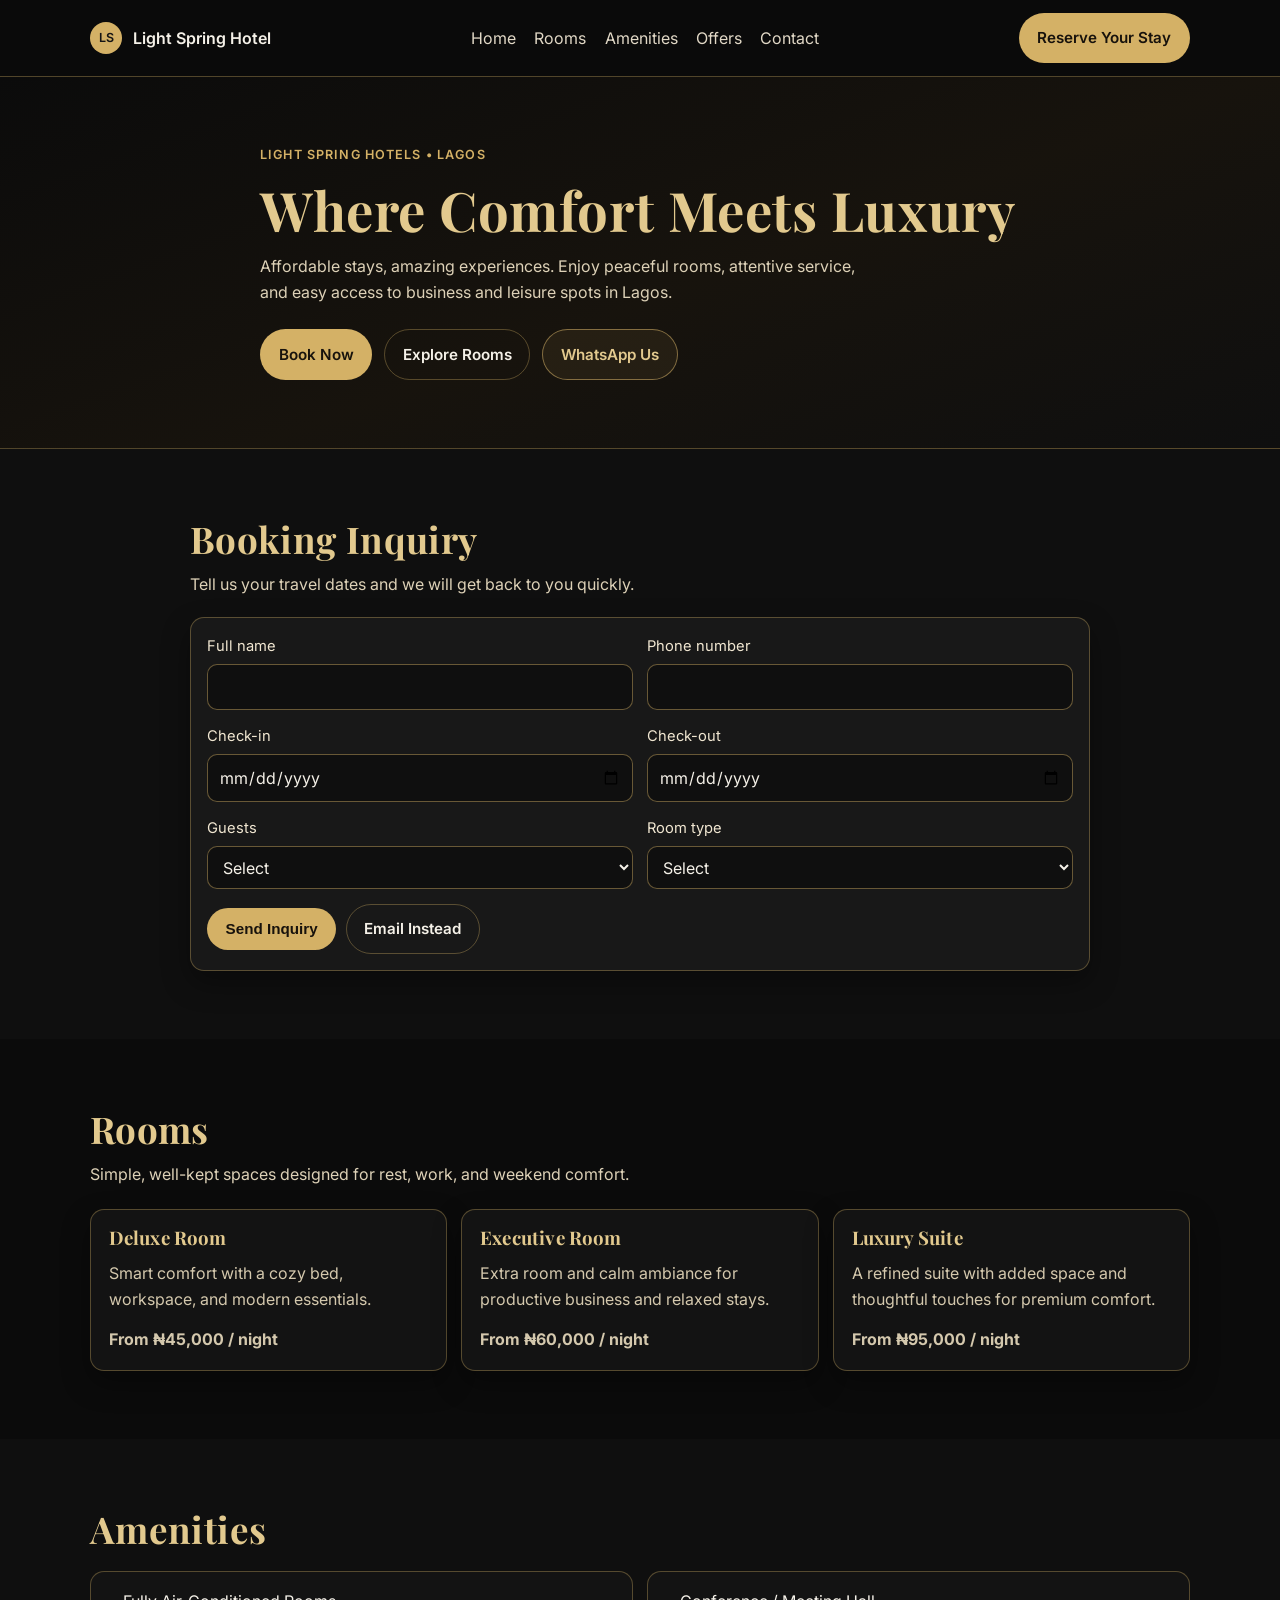
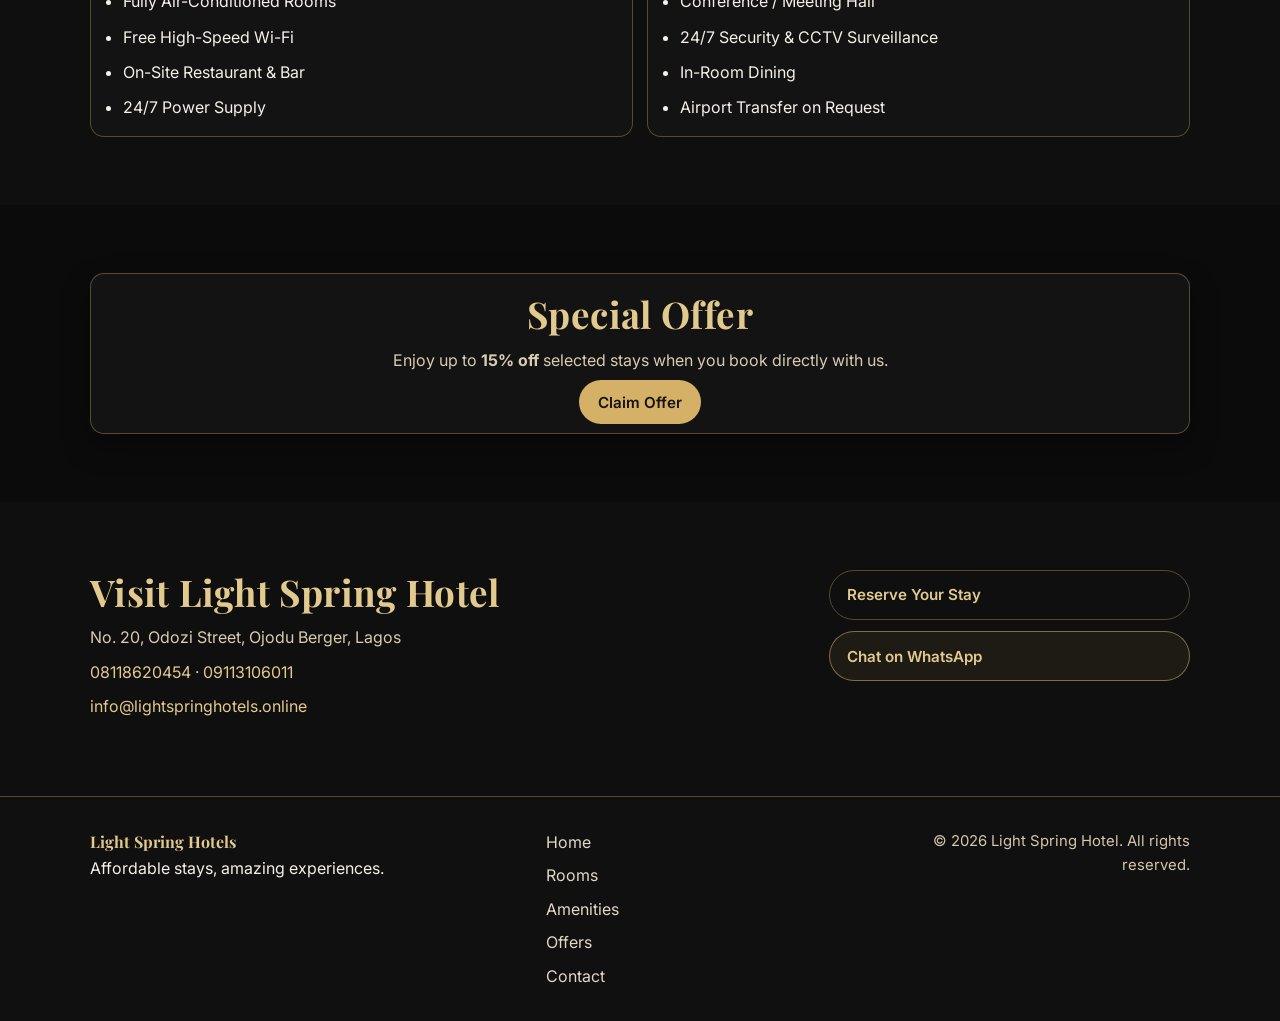
==== commit 51e5f192: "Merge pull request #7 from maxxii22/build-simple-homepage-for-light-spring-hotel-miomdv Revamp homep" ====
--- a/index.html
+++ b/index.html
@@ -26,7 +26,20 @@
           <span>Light Spring Hotel</span>
         </a>
 
-        <nav class="nav-links" aria-label="Main navigation">
+        <button
+          type="button"
+          class="menu-toggle"
+          id="menu-toggle"
+          aria-controls="main-nav"
+          aria-expanded="false"
+          aria-label="Open navigation menu"
+        >
+          <span></span>
+          <span></span>
+          <span></span>
+        </button>
+
+        <nav class="nav-links" id="main-nav" aria-label="Main navigation">
           <a href="#home">Home</a>
           <a href="#rooms">Rooms</a>
           <a href="#amenities">Amenities</a>
--- a/styles.css
+++ b/styles.css
@@ -1,14 +1,15 @@
 :root {
-  --bg: #f6f6f3;
-  --surface: #ffffff;
-  --surface-soft: #f1f1ec;
-  --text: #1b1f24;
-  --muted: #5b6470;
-  --line: #d7dbdf;
-  --primary: #1f3f54;
-  --primary-strong: #17303f;
+  --bg: #0b0b0b;
+  --surface: #131313;
+  --surface-soft: #101010;
+  --surface-elevated: #181818;
+  --text: #f5f1e8;
+  --muted: #c9bfa8;
+  --line: rgba(212, 177, 102, 0.35);
+  --primary: #d4b166;
+  --primary-strong: #e2c98e;
   --radius: 14px;
-  --shadow: 0 10px 25px rgba(20, 30, 45, 0.06);
+  --shadow: 0 12px 28px rgba(0, 0, 0, 0.35);
 }
 
 * {
@@ -22,9 +23,11 @@
 body {
   margin: 0;
   font-family: Inter, system-ui, -apple-system, "Segoe UI", Roboto, sans-serif;
+  font-size: 1rem;
   color: var(--text);
   background: var(--bg);
   line-height: 1.65;
+  text-rendering: optimizeLegibility;
 }
 
 h1,
@@ -34,6 +37,7 @@
   font-family: "Playfair Display", Georgia, serif;
   letter-spacing: 0.01em;
   line-height: 1.2;
+  color: var(--primary-strong);
 }
 
 p {
@@ -55,14 +59,20 @@
 
 .section {
   padding: 4.25rem 0;
+  background: var(--bg);
+}
+
+.section:nth-of-type(even) {
+  background: #0f0f0f;
 }
 
 .skip-link {
   position: absolute;
   left: 0.5rem;
   top: -4rem;
-  background: #fff;
-  color: #000;
+  background: #151515;
+  color: var(--primary-strong);
+  border: 1px solid var(--line);
   padding: 0.5rem 0.8rem;
   border-radius: 8px;
   z-index: 100;
@@ -76,7 +86,7 @@
   position: sticky;
   top: 0;
   z-index: 50;
-  background: rgba(246, 246, 243, 0.95);
+  background: rgba(11, 11, 11, 0.94);
   border-bottom: 1px solid var(--line);
   backdrop-filter: blur(8px);
 }
@@ -104,7 +114,7 @@
   display: grid;
   place-items: center;
   font-size: 0.78rem;
-  color: #fff;
+  color: #141414;
   background: var(--primary);
 }
 
@@ -114,10 +124,43 @@
   gap: 1.15rem;
 }
 
+.menu-toggle {
+  display: none;
+  flex-direction: column;
+  justify-content: center;
+  gap: 0.3rem;
+  width: 2.7rem;
+  height: 2.7rem;
+  border-radius: 9px;
+  border: 1px solid var(--line);
+  background: transparent;
+  cursor: pointer;
+}
+
+.menu-toggle span {
+  width: 1.2rem;
+  height: 2px;
+  margin: 0 auto;
+  background: var(--primary-strong);
+  transition: transform 180ms ease, opacity 180ms ease;
+}
+
+.menu-toggle[aria-expanded="true"] span:nth-child(1) {
+  transform: translateY(5px) rotate(45deg);
+}
+
+.menu-toggle[aria-expanded="true"] span:nth-child(2) {
+  opacity: 0;
+}
+
+.menu-toggle[aria-expanded="true"] span:nth-child(3) {
+  transform: translateY(-5px) rotate(-45deg);
+}
+
 .nav-links a,
 .footer-links a {
   text-decoration: none;
-  color: var(--muted);
+  color: #e1d8c6;
   transition: color 160ms ease;
 }
 
@@ -125,11 +168,17 @@
 .nav-links a:focus-visible,
 .footer-links a:hover,
 .footer-links a:focus-visible {
-  color: var(--primary);
+  color: var(--primary-strong);
+}
+
+.nav-links a.is-active {
+  color: var(--primary-strong);
+  text-underline-offset: 0.35rem;
+  text-decoration: underline;
 }
 
 .hero {
-  background: linear-gradient(150deg, #f8f8f6, #eef2f4);
+  background: linear-gradient(160deg, #0b0b0b, #17130d 55%, #0f0f0f);
   border-bottom: 1px solid var(--line);
 }
 
@@ -156,7 +205,7 @@
 
 .hero-copy,
 .section-intro {
-  color: var(--muted);
+  color: #ddd1b7;
   max-width: 62ch;
 }
 
@@ -184,7 +233,7 @@
 
 .btn-primary {
   background: var(--primary);
-  color: #fff;
+  color: #17120c;
 }
 
 .btn-primary:hover,
@@ -194,24 +243,24 @@
 
 .btn-outline {
   border-color: var(--line);
-  background: #fff;
+  background: transparent;
   color: var(--text);
 }
 
 .btn-outline:hover,
 .btn-outline:focus-visible {
-  border-color: #b8c0c8;
+  border-color: rgba(212, 177, 102, 0.75);
 }
 
 .btn-ghost {
-  color: var(--primary);
-  border-color: #cad4db;
-  background: transparent;
+  color: var(--primary-strong);
+  border-color: rgba(212, 177, 102, 0.55);
+  background: rgba(212, 177, 102, 0.08);
 }
 
 .booking-form {
   margin-top: 1.2rem;
-  background: var(--surface);
+  background: var(--surface-elevated);
   border: 1px solid var(--line);
   border-radius: var(--radius);
   padding: 1rem;
@@ -225,7 +274,7 @@
   display: block;
   margin-bottom: 0.35rem;
   font-size: 0.92rem;
-  color: #37414c;
+  color: #f0e6d1;
 }
 
 input,
@@ -233,9 +282,9 @@
   width: 100%;
   min-height: 2.7rem;
   padding: 0.55rem 0.7rem;
-  border: 1px solid #cfd5db;
+  border: 1px solid rgba(212, 177, 102, 0.45);
   border-radius: 10px;
-  background: #fff;
+  background: #0f0f0f;
   color: var(--text);
   font: inherit;
 }
@@ -244,7 +293,7 @@
 select:focus,
 button:focus-visible,
 a:focus-visible {
-  outline: 2px solid #275a78;
+  outline: 2px solid var(--primary);
   outline-offset: 1px;
 }
 
@@ -258,7 +307,7 @@
 #form-message {
   min-height: 1.2rem;
   font-size: 0.93rem;
-  color: var(--muted);
+  color: #e1d6bd;
   margin: 0;
 }
 
@@ -283,15 +332,23 @@
   border-radius: var(--radius);
   padding: 1.1rem;
   box-shadow: var(--shadow);
+  transition: transform 180ms ease, border-color 180ms ease, box-shadow 180ms ease;
+}
+
+.card:hover,
+.card:focus-within {
+  transform: translateY(-3px);
+  border-color: rgba(212, 177, 102, 0.8);
+  box-shadow: 0 15px 32px rgba(0, 0, 0, 0.45);
 }
 
 .card p {
-  color: var(--muted);
+  color: #d4c8ad;
 }
 
 .price {
   margin-top: 0.8rem;
-  color: var(--primary);
+  color: var(--primary-strong);
   font-weight: 700;
 }
 
@@ -302,6 +359,12 @@
   border: 1px solid var(--line);
   border-radius: var(--radius);
   padding: 1rem 1rem 1rem 2rem;
+  transition: border-color 180ms ease, transform 180ms ease;
+}
+
+.amenity-list ul:hover {
+  border-color: rgba(212, 177, 102, 0.7);
+  transform: translateY(-2px);
 }
 
 .amenity-list li + li {
@@ -313,7 +376,7 @@
 }
 
 .offer-card p {
-  color: var(--muted);
+  color: #d8ccb2;
   margin-bottom: 1rem;
 }
 
@@ -326,11 +389,11 @@
 
 .contact-grid p {
   margin-bottom: 0.5rem;
-  color: #303944;
+  color: #d8ccb2;
 }
 
 .contact-grid a {
-  color: var(--primary);
+  color: var(--primary-strong);
   text-decoration: none;
 }
 
@@ -349,6 +412,17 @@
   border-top: 1px solid var(--line);
   padding: 2rem 0;
   background: var(--surface-soft);
+}
+
+.js .reveal {
+  opacity: 0;
+  transform: translateY(12px);
+  transition: opacity 380ms ease, transform 380ms ease;
+}
+
+.js .reveal.is-visible {
+  opacity: 1;
+  transform: translateY(0);
 }
 
 .footer-grid {
@@ -361,6 +435,7 @@
 .footer-brand {
   font-weight: 700;
   font-family: "Playfair Display", Georgia, serif;
+  color: var(--primary-strong);
 }
 
 .footer-links {
@@ -369,14 +444,62 @@
 }
 
 .copyright {
-  color: var(--muted);
+  color: #d4c7aa;
   font-size: 0.93rem;
   text-align: right;
 }
 
 @media (max-width: 960px) {
+  .site-header {
+    position: sticky;
+  }
+
+  .menu-toggle {
+    display: inline-flex;
+    order: 2;
+  }
+
+  .nav-wrap > .btn {
+    display: none;
+  }
+
   .nav-links {
-    display: none;
+    position: absolute;
+    right: 4%;
+    top: calc(100% - 0.2rem);
+    min-width: 210px;
+    display: grid;
+    gap: 0.25rem;
+    padding: 0.6rem;
+    border-radius: 12px;
+    border: 1px solid var(--line);
+    background: rgba(14, 14, 14, 0.97);
+    box-shadow: 0 16px 30px rgba(0, 0, 0, 0.45);
+    opacity: 0;
+    visibility: hidden;
+    pointer-events: none;
+    transform: translateY(-6px);
+    transition: opacity 180ms ease, transform 180ms ease;
+    z-index: 80;
+  }
+
+  .nav-links a {
+    padding: 0.5rem 0.65rem;
+    border-radius: 8px;
+  }
+
+  .nav-links a:hover,
+  .nav-links a:focus-visible,
+  .nav-links a.is-active {
+    background: rgba(212, 177, 102, 0.16);
+    text-decoration: none;
+  }
+
+  .site-header.menu-open .nav-links {
+    opacity: 1;
+    visibility: visible;
+    pointer-events: auto;
+    transform: translateY(0);
   }
 
   .grid.three,
@@ -400,10 +523,6 @@
     min-height: 4.3rem;
   }
 
-  .nav-wrap .btn {
-    display: none;
-  }
-
   .booking-form {
     grid-template-columns: 1fr;
   }
@@ -420,4 +539,9 @@
     animation: none !important;
     transition: none !important;
   }
-}
+
+  .js .reveal {
+    opacity: 1;
+    transform: none;
+  }
+}
